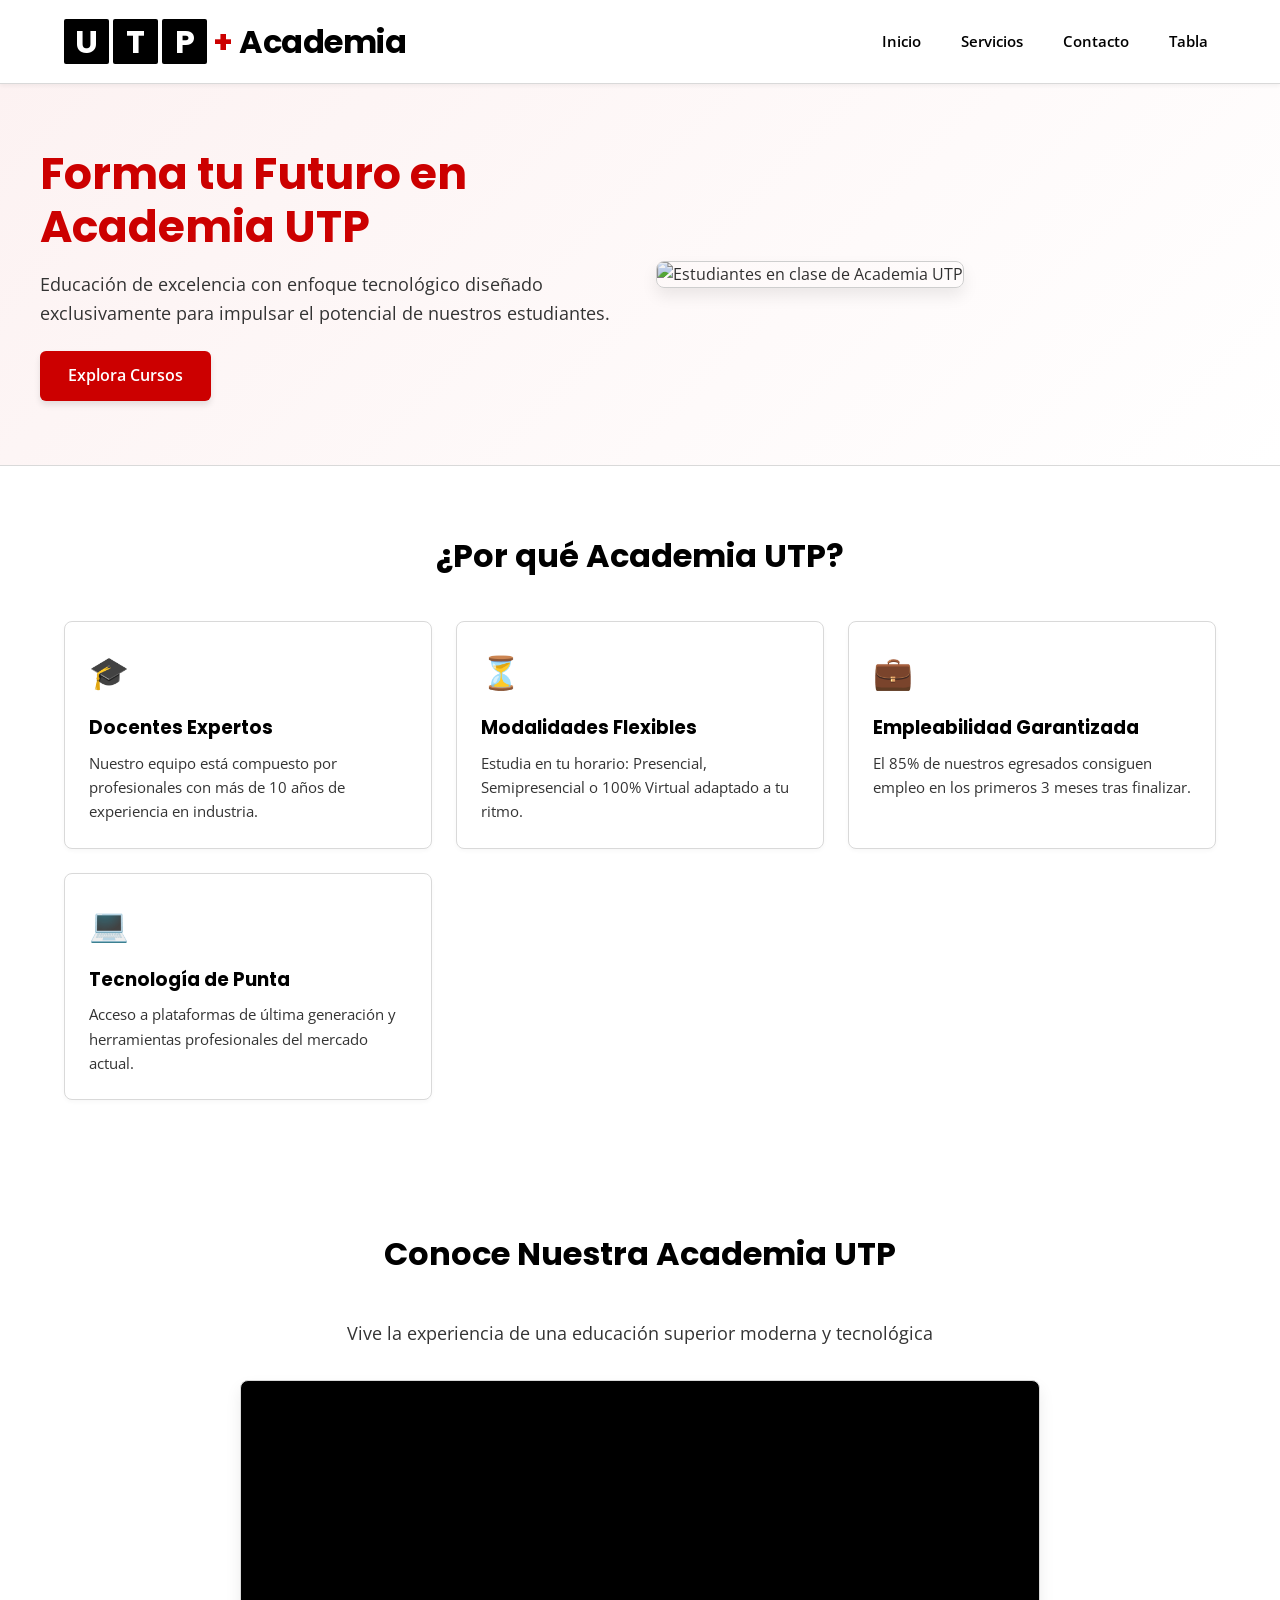
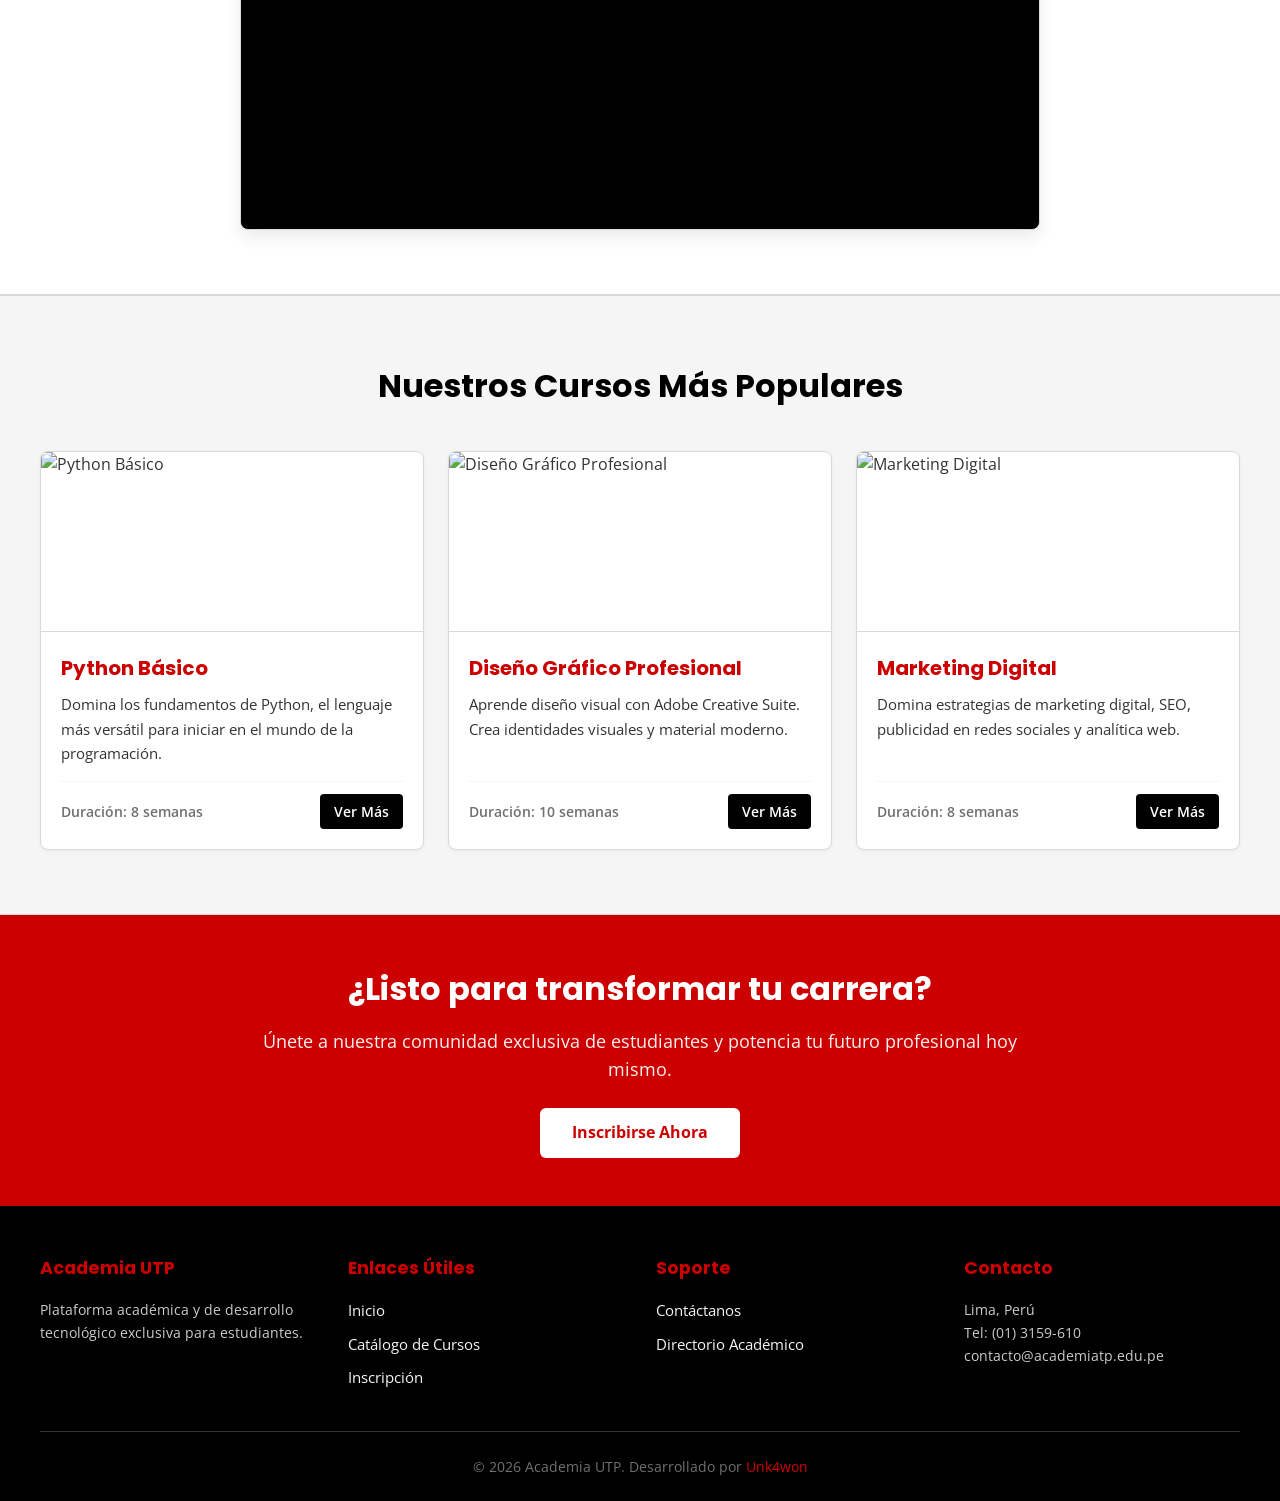
==== index.html @ 8e7cbd0c "cambiar rutas relativas en el index  y los etilos" ====
<!doctype html>
<html lang="es">
  <head>
    <meta charset="UTF-8" />
    <meta name="viewport" content="width=device-width, initial-scale=1.0" />
    <title>Academia UTP - Inicio</title>
    <!-- Google Fonts: Poppins y Open Sans -->
    <link rel="preconnect" href="https://fonts.googleapis.com" />
    <link rel="preconnect" href="https://fonts.gstatic.com" crossorigin />
    <link
      href="https://fonts.googleapis.com/css2?family=Open+Sans:ital,wght@0,300..800;1,300..800&family=Poppins:wght@400;600;700&display=swap"
      rel="stylesheet"
    />
    <link rel="stylesheet" href="style.css" />
  </head>
  <body>
    <!-- HEADER Y NAVEGACIÓN -->
    <header class="site-header">
      <div class="header-container">
        <a href="index.html" class="logo-utp">
          <span class="utp-box">U</span>
          <span class="utp-box">T</span>
          <span class="utp-box">P</span>
          <span class="utp-plus">+</span>
          <span class="utp-text">Academia</span>
        </a>
        <nav>
          <ul class="nav-menu">
            <li><a href="index.html" class="nav-link">Inicio</a></li>
            <li><a href="./pages/servicios.html" class="nav-link">Servicios</a></li>
            <li><a href="./pages/contacto.html" class="nav-link">Contacto</a></li>
            <li><a href="./pages/tabla.html" class="nav-link">Tabla</a></li>
        </nav>
      </div>
    </header>

    <!-- CONTENIDO PRINCIPAL -->
    <main>
      <!-- HERO SECTION -->
      <section class="hero-section">
        <div class="hero-container">
          <div class="hero-content">
            <h1>Forma tu Futuro en Academia UTP</h1>
            <p>
              Educación de excelencia con enfoque tecnológico diseñado
              exclusivamente para impulsar el potencial de nuestros estudiantes.
            </p>
            <a href="servicios.html" class="btn-primary">Explora Cursos</a>
          </div>
          <div class="hero-image-wrapper">
            <img
              src="https://images.unsplash.com/photo-1523240795612-9a054b0db644?q=80&w=600&auto=format&fit=crop"
              alt="Estudiantes en clase de Academia UTP"
            />
          </div>
        </div>
      </section>

      <!-- SECCIÓN ¿POR QUÉ ACADEMIA UTP? -->
      <section class="features-section">
        <h2 class="section-title">¿Por qué Academia UTP?</h2>
        <div class="features-grid">
          <article class="feature-card">
            <div class="feature-icon">🎓</div>
            <h3>Docentes Expertos</h3>
            <p>
              Nuestro equipo está compuesto por profesionales con más de 10 años
              de experiencia en industria.
            </p>
          </article>
          <article class="feature-card">
            <div class="feature-icon">⏳</div>
            <h3>Modalidades Flexibles</h3>
            <p>
              Estudia en tu horario: Presencial, Semipresencial o 100% Virtual
              adaptado a tu ritmo.
            </p>
          </article>
          <article class="feature-card">
            <div class="feature-icon">💼</div>
            <h3>Empleabilidad Garantizada</h3>
            <p>
              El 85% de nuestros egresados consiguen empleo en los primeros 3
              meses tras finalizar.
            </p>
          </article>
          <article class="feature-card">
            <div class="feature-icon">💻</div>
            <h3>Tecnología de Punta</h3>
            <p>
              Acceso a plataformas de última generación y herramientas
              profesionales del mercado actual.
            </p>
          </article>
        </div>
      </section>

 <section class="video-section">
        <div class="video-container-wrapper">
          <h2 class="section-title">Conoce Nuestra Academia UTP</h2>
          <p class="video-subtitle">Vive la experiencia de una educación superior moderna y tecnológica</p>
          
          <div class="video-container">
            <video autoplay muted loop playsinline poster="https://images.unsplash.com/photo-1523240795612-9a054b0db644?q=80&w=800&auto=format&fit=crop">
              <source src="/resources/media/Video_promocional.mp4" type="video/mp4">
              Tu navegador no soporta la etiqueta de video.
            </video>
          </div>
        </div>
      </section>

      <!-- CURSOS DESTACADOS -->
      <section class="courses-section">
        <div class="courses-container">
          <h2 class="section-title">Nuestros Cursos Más Populares</h2>
          <div class="courses-grid">
            <!-- Curso 1 -->
            <article class="course-card">
              <img
                src="https://images.unsplash.com/photo-1526374965328-7f61d4dc18c5?q=80&w=400&auto=format&fit=crop"
                alt="Python Básico"
                class="course-img"
              />
              <div class="course-body">
                <h3>Python Básico</h3>
                <p>
                  Domina los fundamentos de Python, el lenguaje más versátil
                  para iniciar en el mundo de la programación.
                </p>
                <div class="course-footer">
                  <span class="course-duration">Duración: 8 semanas</span>
                  <a href="servicios.html" class="btn-secondary">Ver Más</a>
                </div>
              </div>
            </article>
            <!-- Curso 2 -->
            <article class="course-card">
              <img
                src="https://images.unsplash.com/photo-1626785774573-4b799315345d?q=80&w=400&auto=format&fit=crop"
                alt="Diseño Gráfico Profesional"
                class="course-img"
              />
              <div class="course-body">
                <h3>Diseño Gráfico Profesional</h3>
                <p>
                  Aprende diseño visual con Adobe Creative Suite. Crea
                  identidades visuales y material moderno.
                </p>
                <div class="course-footer">
                  <span class="course-duration">Duración: 10 semanas</span>
                  <a href="servicios.html" class="btn-secondary">Ver Más</a>
                </div>
              </div>
            </article>
            <!-- Curso 3 -->
            <article class="course-card">
              <img
                src="https://images.unsplash.com/photo-1432888622747-4eb9a8efeb07?q=80&w=400&auto=format&fit=crop"
                alt="Marketing Digital"
                class="course-img"
              />
              <div class="course-body">
                <h3>Marketing Digital</h3>
                <p>
                  Domina estrategias de marketing digital, SEO, publicidad en
                  redes sociales y analítica web.
                </p>
                <div class="course-footer">
                  <span class="course-duration">Duración: 8 semanas</span>
                  <a href="servicios.html" class="btn-secondary">Ver Más</a>
                </div>
              </div>
            </article>
          </div>
        </div>
      </section>

      <!-- LLAMADA A LA ACCIÓN (CTA SECTION) -->
      <section class="cta-section">
        <div class="cta-container">
          <h2>¿Listo para transformar tu carrera?</h2>
          <p>
            Únete a nuestra comunidad exclusiva de estudiantes y potencia tu
            futuro profesional hoy mismo.
          </p>
          <a href="contacto.html" class="btn-light">Inscribirse Ahora</a>
        </div>
      </section>
    </main>

    <!-- FOOTER -->
    <footer class="site-footer">
      <div class="footer-container">
        <div class="footer-col">
          <h4>Academia UTP</h4>
          <p style="font-size: 0.9rem; color: #ccc">
            Plataforma académica y de desarrollo tecnológico exclusiva para
            estudiantes.
          </p>
        </div>
        <div class="footer-col">
          <h4>Enlaces Útiles</h4>
          <ul>
            <li><a href="index.html">Inicio</a></li>
            <li><a href="servicios.html">Catálogo de Cursos</a></li>
            <li><a href="contacto.html">Inscripción</a></li>
          </ul>
        </div>
        <div class="footer-col">
          <h4>Soporte</h4>
          <ul>
            <li><a href="contacto.html">Contáctanos</a></li>
            <li><a href="tabla.html">Directorio Académico</a></li>
          </ul>
        </div>
        <div class="footer-col">
          <h4>Contacto</h4>
          <p style="font-size: 0.9rem; color: #ccc">
            Lima, Perú<br />Tel: (01) 3159-610<br />contacto@academiatp.edu.pe
          </p>
        </div>
      </div>
      <div class="footer-bottom">
        <p>
          &copy; 2026 Academia UTP. Desarrollado por
          <span
            ><a
              href="https://github.com/Unk4won"
              style="color: var(--color-primary)"
            >
              Unk4won
            </a></span
          >
        </p>
      </div>
    </footer>
  </body>
</html>
---- style.css ----
/* 1. ESTILOS GLOBALES Y VARIABLES */
:root {
  --color-primary: #cc0000;
  --color-primary-dark: #8b0000;
  --color-black: #000000;
  --color-white: #ffffff;
  --color-gray-light: #f5f5f5;
  --color-border: #d9d9d9;
  --color-text: #333333;
  --color-gray-muted: #707070;
  --transition-speed: 0.3s ease;
}

* {
  box-sizing: border-box;
  margin: 0;
  padding: 0;
}

body {
  font-family: "Open Sans", sans-serif;
  color: var(--color-text);
  background-color: var(--color-white);
  line-height: 1.6;
}

h1,
h2,
h3,
h4 {
  font-family: "Poppins", sans-serif;
  font-weight: 700;
}

a {
  text-decoration: none;
  color: inherit;
  transition: color var(--transition-speed);
}

/* =================================================================
   2. HEADER Y NAVEGACIÓN
   ================================================================ */
.site-header {
  position: sticky;
  top: 0;
  z-index: 1000;
  background-color: var(--color-white);
  border-bottom: 1px solid var(--color-border);
  box-shadow: 0 2px 4px rgba(0, 0, 0, 0.05);
}

.header-container {
  max-width: 1200px;
  margin: 0 auto;
  padding: 16px 24px;
  display: flex;
  justify-content: space-between;
  align-items: center;
}

/* --- ESTILOS PARA EL LOGO UTP+class --- */
.logo-utp {
  display: inline-flex;
  align-items: center;
  gap: 4px; /* Espacio entre los bloques y el texto */
  text-decoration: none;
  font-family: "Poppins", sans-serif;
  font-weight: 700;
}

/* Las cajitas negras para U, T, P */
.utp-box {
  background-color: var(--color-black);
  color: var(--color-white);
  width: 45px;
  height: 45px;
  display: flex;
  align-items: center;
  justify-content: center;
  font-size: 2rem;
  border-radius: 2px; /* Ligeramente redondeado opcional, o quítalo si lo quieres recto */
}

/* El símbolo más (+) en rojo */
.utp-plus {
  color: var(--color-primary); /* Usa tu color rojo institucional (#CC0000) */
  font-size: 2rem;
  font-weight: 700;
  margin: 0 2px;
  line-height: 1;
}

/* La palabra class en negro */
.utp-text {
  color: var(--color-black);
  font-size: 2rem;
  font-weight: 700;
  letter-spacing: -0.5px; /* Ajusta el espacio de las letras si es necesario */
}

.nav-menu {
  display: flex;
  gap: 24px;
  list-style: none;
  align-items: center;
}

.nav-link {
  font-size: 0.95rem;
  font-weight: 600;
  color: var(--color-black);
  padding: 4px 8px;
  border-radius: 4px;
  transition:
    color var(--transition-speed),
    background-color var(--transition-speed);
}

.nav-link:hover {
  color: #ff4d4d;
  background-color: var(--color-gray-light);
}

.cta-header-btn {
  background-color: var(--color-primary);
  color: var(--color-white) !important;
  padding: 8px 16px;
  border-radius: 6px;
  font-weight: 600;
}

.cta-header-btn:hover {
  background-color: var(--color-primary-dark);
  color: var(--color-white) !important;
}

/* =================================================================
   3. BANNER INTERIOR (Páginas secundarias)
   ================================================================ */
.inner-banner {
  background-color: var(--color-primary);
  color: var(--color-white);
  padding: 48px 24px;
  text-align: center;
}

.inner-banner h1 {
  font-size: 2.5rem;
  margin-bottom: 8px;
}

.inner-banner p {
  font-size: 1.125rem;
  opacity: 0.95;
}

/* =================================================================
   4. HERO SECTION (Inicio)
   ================================================================ */
.hero-section {
  padding: 64px 24px;
  background: linear-gradient(
    135deg,
    rgba(204, 0, 0, 0.05) 0%,
    var(--color-white) 100%
  );
  border-bottom: 1px solid var(--color-border);
}

.hero-container {
  max-width: 1200px;
  margin: 0 auto;
  display: grid;
  grid-template-columns: 1fr 1fr;
  gap: 32px;
  align-items: center;
}

.hero-content h1 {
  font-size: 2.75rem;
  color: var(--color-primary);
  margin-bottom: 16px;
  line-height: 1.2;
}

.hero-content p {
  font-size: 1.125rem;
  color: var(--color-text);
  margin-bottom: 24px;
}

.hero-image-wrapper img {
  width: 100%;
  height: auto;
  border-radius: 8px;
  border: 1px solid var(--color-border);
  box-shadow: 0 8px 16px rgba(0, 0, 0, 0.08);
  filter: brightness(0.95);
}

/* =================================================================
   SECCIÓN DE VIDEO INSTITUCIONAL (ACTUALIZADA)
   ================================================================ */
.video-section {
  padding: 64px 24px;
  background-color: var(--color-white);
  border-bottom: 1px solid var(--color-border);
}

.video-container-wrapper {
  max-width: 1200px;
  margin: 0 auto;
  text-align: center;
}

.video-subtitle {
  font-size: 1.125rem;
  color: var(--color-text);
  margin-bottom: 32px;
}

.video-container {
  max-width: 800px;
  height: 450px; /* Altura fija controlada para evitar colapsos visuales */
  margin: 0 auto;
  background-color: var(
    --color-black
  ); /* Fondo oscuro de respaldo mientras carga el póster */
  border: 1px solid var(--color-border);
  border-radius: 8px;
  box-shadow: 0 8px 16px rgba(0, 0, 0, 0.08);
  overflow: hidden;
}

.video-container video {
  width: 100%;
  height: 100%;
  object-fit: cover; /* Garantiza que la imagen de portada y el video llenen el contenedor sin deformarse */
  display: block;
  border-radius: 8px;
}

/* =================================================================
   5. BOTONES GLOBALES
   ================================================================ */
.btn-primary {
  display: inline-block;
  background-color: var(--color-primary);
  color: var(--color-white);
  padding: 12px 28px;
  border-radius: 6px;
  font-weight: 600;
  box-shadow: 0 4px 6px rgba(0, 0, 0, 0.1);
  transition:
    background-color var(--transition-speed),
    transform var(--transition-speed);
}

.btn-primary:hover {
  background-color: var(--color-black);
  transform: translateY(-2px);
}

.btn-secondary {
  background-color: var(--color-black);
  color: var(--color-white);
  padding: 6px 14px;
  border-radius: 4px;
  font-size: 0.9rem;
  font-weight: 600;
  transition: background-color var(--transition-speed);
}

.btn-secondary:hover {
  background-color: var(--color-primary);
}

.btn-light {
  background-color: var(--color-white);
  color: var(--color-primary);
  padding: 12px 32px;
  border-radius: 6px;
  font-weight: 700;
  display: inline-block;
  transition:
    background-color var(--transition-speed),
    color var(--transition-speed);
}

.btn-light:hover {
  background-color: var(--color-black);
  color: var(--color-white);
}

/* =================================================================
   6. SECCIÓN DE CARACTERÍSTICAS Y TARJETAS (Features / Courses)
   ================================================================ */
.features-section,
.catalog-section {
  padding: 64px 24px;
  max-width: 1200px;
  margin: 0 auto;
}

.catalog-section {
  padding-top: 24px; /* Ajuste específico para la sección de catálogo */
}

.section-title {
  text-align: center;
  font-size: 2rem;
  color: var(--color-black);
  margin-bottom: 40px;
}

.features-grid,
.courses-grid {
  display: grid;
  grid-template-columns: repeat(auto-fit, minmax(280px, 1fr));
  gap: 24px;
}

.feature-card,
.course-card {
  background-color: var(--color-white);
  border: 1px solid var(--color-border);
  border-radius: 8px;
  padding: 24px;
  box-shadow: 0 2px 4px rgba(0, 0, 0, 0.03);
  transition:
    transform var(--transition-speed),
    box-shadow var(--transition-speed);
  display: flex;
  flex-direction: column;
}

.feature-card:hover,
.course-card:hover {
  transform: translateY(-4px);
  box-shadow: 0 8px 16px rgba(0, 0, 0, 0.08);
}

.feature-icon {
  font-size: 2rem;
  color: var(--color-primary);
  margin-bottom: 16px;
}

.feature-card h3,
.course-body h3 {
  font-size: 1.15rem;
  margin-bottom: 8px;
  color: var(--color-black);
}

.feature-card p,
.course-body p {
  font-size: 0.95rem;
  color: var(--color-text);
}

/* =================================================================
   7. CURSOS Y CATÁLOGO
   ================================================================ */
.courses-section {
  background-color: var(--color-gray-light);
  padding: 64px 24px;
  border-top: 1px solid var(--color-border);
  border-bottom: 1px solid var(--color-border);
}

.courses-container {
  max-width: 1200px;
  margin: 0 auto;
}

.course-card {
  padding: 0; /* Las tarjetas de cursos manejan padding interno mediante .course-body */
  overflow: hidden;
}

.course-img-wrapper {
  position: relative;
}

.course-img {
  width: 100%;
  height: 180px;
  object-fit: cover;
  border-bottom: 1px solid var(--color-border);
}

.course-badge {
  position: absolute;
  top: 12px;
  right: 12px;
  background-color: var(--color-primary);
  color: var(--color-white);
  font-size: 0.75rem;
  font-weight: 600;
  padding: 4px 8px;
  border-radius: 4px;
  text-transform: uppercase;
}

.course-body {
  padding: 20px;
  display: flex;
  flex-direction: column;
  flex-grow: 1;
}

.course-body h3 {
  color: var(--color-primary);
  font-size: 1.25rem;
}

.course-body p {
  margin-bottom: 16px;
  flex-grow: 1;
}

.course-meta {
  display: flex;
  justify-content: space-between;
  font-size: 0.85rem;
  color: var(--color-gray-muted);
  margin-bottom: 16px;
  font-weight: 600;
}

.course-footer {
  display: flex;
  justify-content: space-between;
  align-items: center;
  margin-top: auto;
  padding-top: 12px;
  border-top: 1px solid var(--color-gray-light);
}

.course-duration {
  font-size: 0.85rem;
  font-weight: 600;
  color: var(--color-gray-muted);
}

/* Filtros de la página de servicios */
.filter-section {
  padding: 32px 24px;
  max-width: 1200px;
  margin: 0 auto;
  display: flex;
  justify-content: center;
  gap: 12px;
  flex-wrap: wrap;
}

.filter-btn {
  background-color: var(--color-gray-light);
  border: 1px solid var(--color-border);
  color: var(--color-text);
  padding: 8px 16px;
  border-radius: 6px;
  font-weight: 600;
  cursor: pointer;
  transition: all var(--transition-speed);
}

.filter-btn:hover,
.filter-btn.active {
  background-color: var(--color-primary);
  color: var(--color-white);
  border-color: var(--color-primary);
}

/* =================================================================
   8. TESTIMONIOS (Servicios)
   ================================================================ */
.testimonials-section {
  background-color: var(--color-gray-light);
  padding: 64px 24px;
  border-top: 1px solid var(--color-border);
  border-bottom: 1px solid var(--color-border);
}

.testimonials-container {
  max-width: 1200px;
  margin: 0 auto;
}

.testimonials-grid {
  display: grid;
  grid-template-columns: repeat(auto-fit, minmax(300px, 1fr));
  gap: 24px;
}

.testimonial-card {
  background-color: var(--color-white);
  border: 1px solid var(--color-border);
  border-radius: 8px;
  padding: 24px;
  box-shadow: 0 2px 4px rgba(0, 0, 0, 0.03);
  display: flex;
  flex-direction: column;
  justify-content: space-between;
}

.testimonial-header {
  display: flex;
  align-items: center;
  gap: 16px;
  margin-bottom: 16px;
}

.testimonial-avatar {
  width: 50px;
  height: 50px;
  border-radius: 50%;
  object-fit: cover;
  border: 1px solid var(--color-border);
}

.testimonial-info h4 {
  font-size: 1.05rem;
  color: var(--color-black);
}

.testimonial-info span {
  font-size: 0.85rem;
  color: var(--color-gray-muted);
}

.testimonial-body p {
  font-style: italic;
  font-size: 0.95rem;
  color: var(--color-text);
  margin-bottom: 16px;
}

.stars {
  color: #ffd700;
  font-size: 1rem;
}

/* =================================================================
   9. CONTACTO (Formulario e Información)
   ================================================================ */
.contact-section {
  padding: 64px 24px;
  max-width: 1200px;
  margin: 0 auto;
}

.contact-grid {
  display: grid;
  grid-template-columns: 1fr 1fr;
  gap: 32px;
  align-items: start;
}

.contact-info-card,
.contact-form-card {
  background-color: var(--color-white);
  border: 1px solid var(--color-border);
  border-radius: 8px;
  padding: 32px;
  box-shadow: 0 4px 6px rgba(0, 0, 0, 0.03);
}

.contact-info-card h2,
.contact-form-card h2 {
  font-size: 1.75rem;
  color: var(--color-primary);
  margin-bottom: 24px;
}

.info-item {
  display: flex;
  gap: 16px;
  margin-bottom: 20px;
  align-items: flex-start;
}

.info-icon {
  font-size: 1.5rem;
  color: var(--color-primary);
  min-width: 32px;
  text-align: center;
}

.info-content h3 {
  font-size: 1.05rem;
  color: var(--color-black);
  margin-bottom: 4px;
}

.info-content p,
.info-content a {
  font-size: 0.95rem;
  color: var(--color-text);
}

.info-content a:hover {
  color: var(--color-primary);
  text-decoration: underline;
}

.form-group {
  margin-bottom: 20px;
}

.form-label {
  display: block;
  font-weight: 600;
  font-size: 0.9rem;
  color: var(--color-black);
  margin-bottom: 8px;
}

.form-control {
  width: 100%;
  padding: 12px;
  border: 1px solid var(--color-border);
  border-radius: 6px;
  font-family: "Open Sans", sans-serif;
  font-size: 0.95rem;
  color: var(--color-text);
  background-color: var(--color-white);
  transition:
    border-color var(--transition-speed),
    box-shadow var(--transition-speed);
}

.form-control:focus {
  outline: none;
  border-color: var(--color-primary);
  box-shadow: 0 0 0 3px rgba(204, 0, 0, 0.1);
}

textarea.form-control {
  resize: vertical;
  min-height: 120px;
}

.btn-submit {
  display: inline-block;
  background-color: var(--color-primary);
  color: var(--color-white);
  padding: 12px 28px;
  border: none;
  border-radius: 6px;
  font-weight: 600;
  font-size: 1rem;
  cursor: pointer;
  width: 100%;
  transition:
    background-color var(--transition-speed),
    transform var(--transition-speed);
}

.btn-submit:hover {
  background-color: var(--color-primary-dark);
  transform: translateY(-2px);
}

.map-section {
  padding: 0 24px 64px 24px;
  max-width: 1200px;
  margin: 0 auto;
}

.map-container {
  border: 1px solid var(--color-border);
  border-radius: 8px;
  overflow: hidden;
  box-shadow: 0 4px 6px rgba(0, 0, 0, 0.03);
}

.map-container iframe {
  width: 100%;
  height: 400px;
  border: 0;
  display: block;
}

/* =================================================================
   10. TABLAS Y DIRECTORIO ACADÉMICO
   ================================================================ */
.table-section {
  padding: 64px 24px;
  max-width: 1200px;
  margin: 0 auto;
}

.table-intro {
  margin-bottom: 32px;
  text-align: center;
}

.table-intro h2 {
  font-size: 2rem;
  color: var(--color-black);
  margin-bottom: 12px;
}

.table-intro p {
  font-size: 1rem;
  color: var(--color-gray-muted);
  max-width: 700px;
  margin: 0 auto;
}

.table-responsive-wrapper {
  width: 100%;
  overflow-x: auto;
  border: 1px solid var(--color-border);
  border-radius: 8px;
  box-shadow: 0 4px 6px rgba(0, 0, 0, 0.03);
  background-color: var(--color-white);
}

.academic-table {
  width: 100%;
  border-collapse: collapse;
  text-align: left;
  font-size: 0.95rem;
}

.academic-table thead {
  background-color: var(--color-black);
  color: var(--color-white);
}

.academic-table th {
  padding: 16px 20px;
  font-family: "Poppins", sans-serif;
  font-weight: 600;
  letter-spacing: 0.5px;
  border-bottom: 2px solid var(--color-primary);
}

.academic-table td {
  padding: 16px 20px;
  border-bottom: 1px solid var(--color-border);
  color: var(--color-text);
}

/* Efecto Zebra en filas */
.academic-table tbody tr:nth-child(even) {
  background-color: var(--color-gray-light);
}

.academic-table tbody tr:nth-child(odd) {
  background-color: var(--color-white);
}

.academic-table tbody tr {
  transition: background-color var(--transition-speed);
}

.academic-table tbody tr:hover {
  background-color: rgba(204, 0, 0, 0.05);
}

.badge-status {
  display: inline-block;
  padding: 4px 10px;
  border-radius: 20px;
  font-size: 0.8rem;
  font-weight: 600;
}

.badge-active {
  background-color: #d1fae5;
  color: #065f46;
}

.badge-upcoming {
  background-color: #fef3c7;
  color: #92400e;
}

/* =================================================================
   11. CALL TO ACTION (CTA) GENERAL
   ================================================================ */
.cta-section {
  background-color: var(--color-primary);
  color: var(--color-white);
  padding: 48px 24px;
  text-align: center;
}

.cta-container {
  max-width: 800px;
  margin: 0 auto;
}

.cta-container h2 {
  font-size: 2rem;
  margin-bottom: 12px;
}

.cta-container p {
  font-size: 1.125rem;
  margin-bottom: 24px;
  opacity: 0.95;
}

/* =================================================================
   12. FOOTER
   ================================================================ */
.site-footer {
  background-color: var(--color-black);
  color: var(--color-white);
  padding: 48px 24px 24px 24px;
  margin-top: auto;
}

.footer-container {
  max-width: 1200px;
  margin: 0 auto;
  display: grid;
  grid-template-columns: repeat(auto-fit, minmax(220px, 1fr));
  gap: 32px;
  margin-bottom: 32px;
}

.footer-col h4 {
  font-size: 1.1rem;
  color: var(--color-primary);
  margin-bottom: 16px;
}

.footer-col ul {
  list-style: none;
}

.footer-col ul li {
  margin-bottom: 8px;
}

.footer-col ul li a {
  color: var(--color-gray-light);
  font-size: 0.95rem;
}

.footer-col ul li a:hover {
  color: var(--color-primary);
}

.footer-bottom {
  max-width: 1200px;
  margin: 0 auto;
  padding-top: 24px;
  border-top: 1px solid #333333;
  text-align: center;
  font-size: 0.85rem;
  color: var(--color-gray-muted);
}

/* =================================================================
   13. MEDIA QUERIES (RESPONSIVE DESIGN)
   ================================================================ */
@media (max-width: 768px) {
  .header-container {
    flex-direction: column;
    gap: 16px;
  }

  .nav-menu {
    flex-wrap: wrap;
    justify-content: center;
    gap: 12px;
  }

  .hero-container,
  .contact-grid {
    grid-template-columns: 1fr;
    text-align: center;
  }

  .hero-content h1 {
    font-size: 2.2rem;
  }

  .btn-primary {
    width: 100%;
    text-align: center;
  }

  .inner-banner h1 {
    font-size: 2rem;
  }

  .academic-table th,
  .academic-table td {
    padding: 12px 14px;
  }
}
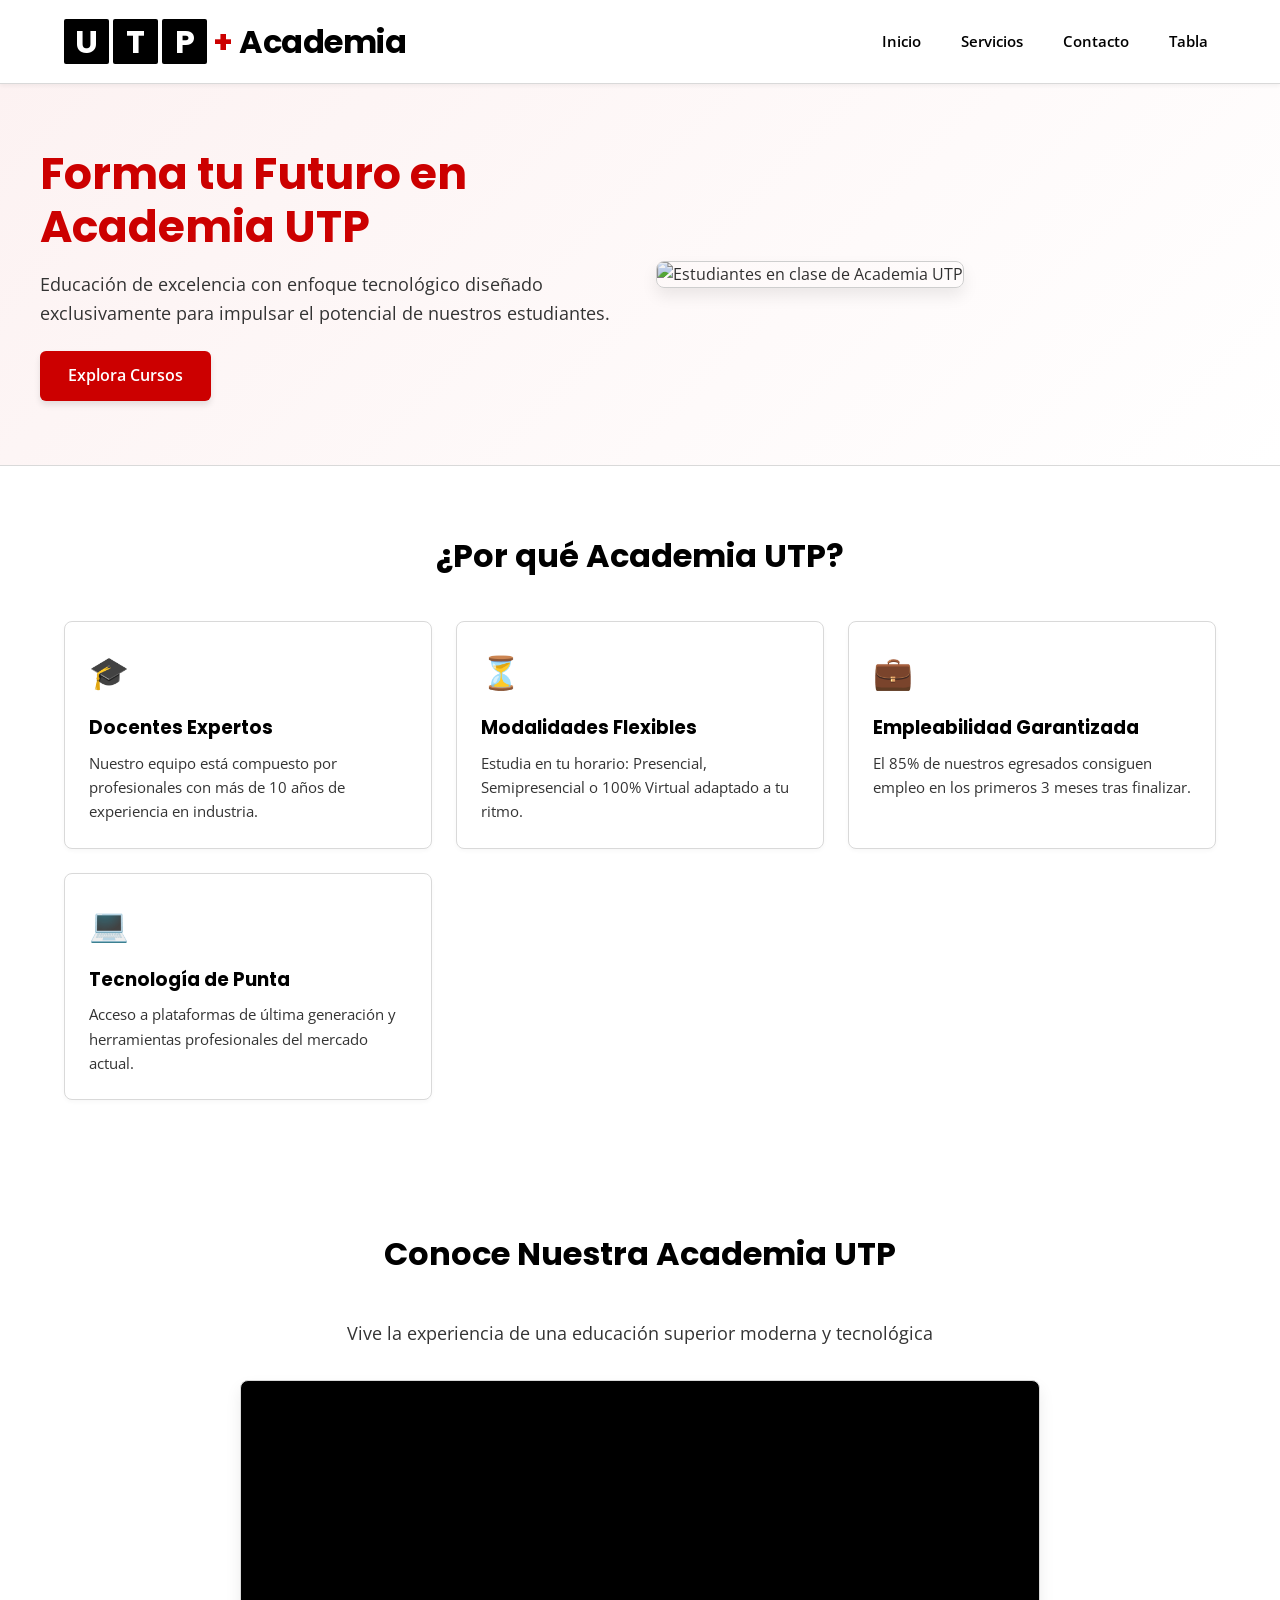
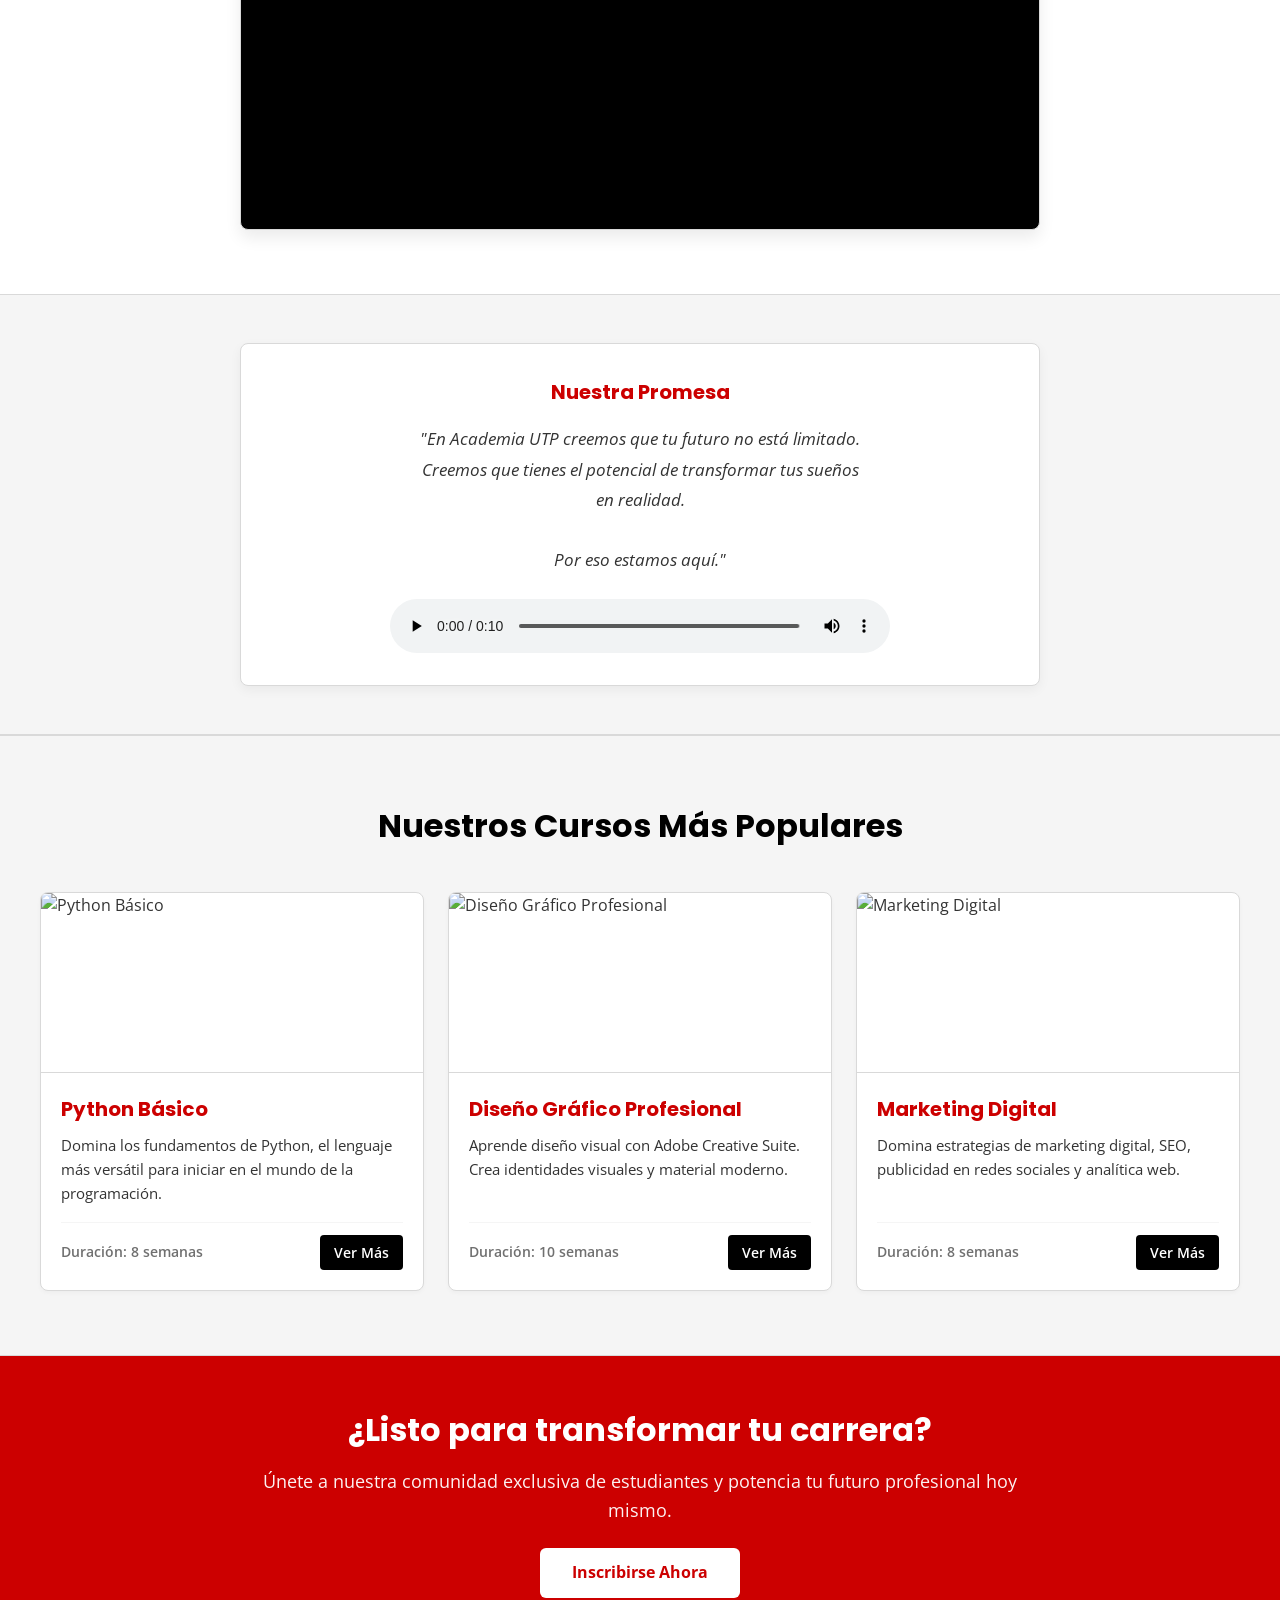
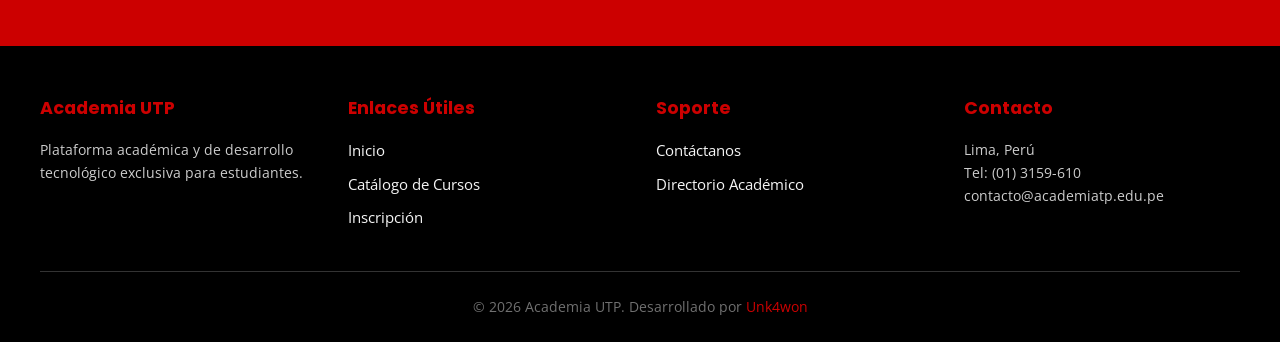
==== commit ed63e141: "Agregar pista de audio promocional y cambiar video promocional" ====
--- a/index.html
+++ b/index.html
@@ -27,9 +27,10 @@
         <nav>
           <ul class="nav-menu">
             <li><a href="index.html" class="nav-link">Inicio</a></li>
-            <li><a href="./pages/servicios.html" class="nav-link">Servicios</a></li>
-            <li><a href="./pages/contacto.html" class="nav-link">Contacto</a></li>
-            <li><a href="./pages/tabla.html" class="nav-link">Tabla</a></li>
+            <li><a href="servicios.html" class="nav-link">Servicios</a></li>
+            <li><a href="contacto.html" class="nav-link">Contacto</a></li>
+            <li><a href="tabla.html" class="nav-link">Tabla</a></li>
+          </ul>
         </nav>
       </div>
     </header>
@@ -95,20 +96,47 @@
         </div>
       </section>
 
- <section class="video-section">
+      <section class="video-section">
         <div class="video-container-wrapper">
           <h2 class="section-title">Conoce Nuestra Academia UTP</h2>
-          <p class="video-subtitle">Vive la experiencia de una educación superior moderna y tecnológica</p>
-          
+          <p class="video-subtitle">
+            Vive la experiencia de una educación superior moderna y tecnológica
+          </p>
+
           <div class="video-container">
-            <video autoplay muted loop playsinline poster="https://images.unsplash.com/photo-1523240795612-9a054b0db644?q=80&w=800&auto=format&fit=crop">
-              <source src="/resources/media/Video_promocional.mp4" type="video/mp4">
+            <video autoplay muted loop playsinline>
+              <source
+                src="/resources/media/video_promocion_index.mp4"
+                type="video/mp4"
+              />
               Tu navegador no soporta la etiqueta de video.
             </video>
           </div>
         </div>
       </section>
 
+      <!-- --- SECCIÓN DE AUDIO INSTITUCIONAL --- -->
+      <section class="audio-section">
+        <div class="audio-container-wrapper">
+          <h3 class="section-subtitle">Nuestra Promesa</h3>
+          <p class="audio-narration-text">
+            "En Academia UTP creemos que tu futuro no está limitado.<br />
+            Creemos que tienes el potencial de transformar tus sueños<br />
+            en realidad.<br /><br />
+            Por eso estamos aquí."
+          </p>
+
+          <div class="audio-player-container">
+            <audio controls>
+              <source
+                src="/resources/media/audio_presentacion.mp3"
+                type="audio/mpeg"
+              />
+              Tu navegador no soporta el elemento de audio.
+            </audio>
+          </div>
+        </div>
+      </section>
       <!-- CURSOS DESTACADOS -->
       <section class="courses-section">
         <div class="courses-container">
--- a/style.css
+++ b/style.css
@@ -200,7 +200,7 @@
 }
 
 /* =================================================================
-   SECCIÓN DE VIDEO INSTITUCIONAL (ACTUALIZADA)
+   SECCIÓN DE VIDEO INSTITUCIONAL 
    ================================================================ */
 .video-section {
   padding: 64px 24px;
@@ -239,6 +239,55 @@
   object-fit: cover; /* Garantiza que la imagen de portada y el video llenen el contenedor sin deformarse */
   display: block;
   border-radius: 8px;
+}
+
+/* =================================================================
+   SECCIÓN DE AUDIO INSTITUCIONAL
+   ================================================================ */
+.audio-section {
+  padding: 48px 24px;
+  background-color: var(--color-gray-light);
+  border-bottom: 1px solid var(--color-border);
+  text-align: center;
+}
+
+.audio-container-wrapper {
+  max-width: 800px;
+  margin: 0 auto;
+  background-color: var(--color-white);
+  border: 1px solid var(--color-border);
+  border-radius: 8px;
+  padding: 32px;
+  box-shadow: 0 4px 12px rgba(0, 0, 0, 0.05);
+}
+
+.section-subtitle {
+  font-family: "Poppins", sans-serif;
+  font-size: 1.25rem;
+  color: var(--color-primary); /* Rojo UTP #CC0000 */
+  margin-bottom: 16px;
+  font-weight: 700;
+}
+
+.audio-narration-text {
+  font-family: "Open Sans", sans-serif;
+  font-size: 1.05rem;
+  color: var(--color-text);
+  line-height: 1.8;
+  font-style: italic;
+  margin-bottom: 24px;
+}
+
+.audio-player-container {
+  display: flex;
+  justify-content: center;
+  width: 100%;
+}
+
+.audio-player-container audio {
+  width: 100%;
+  max-width: 500px;
+  outline: none;
 }
 
 /* =================================================================
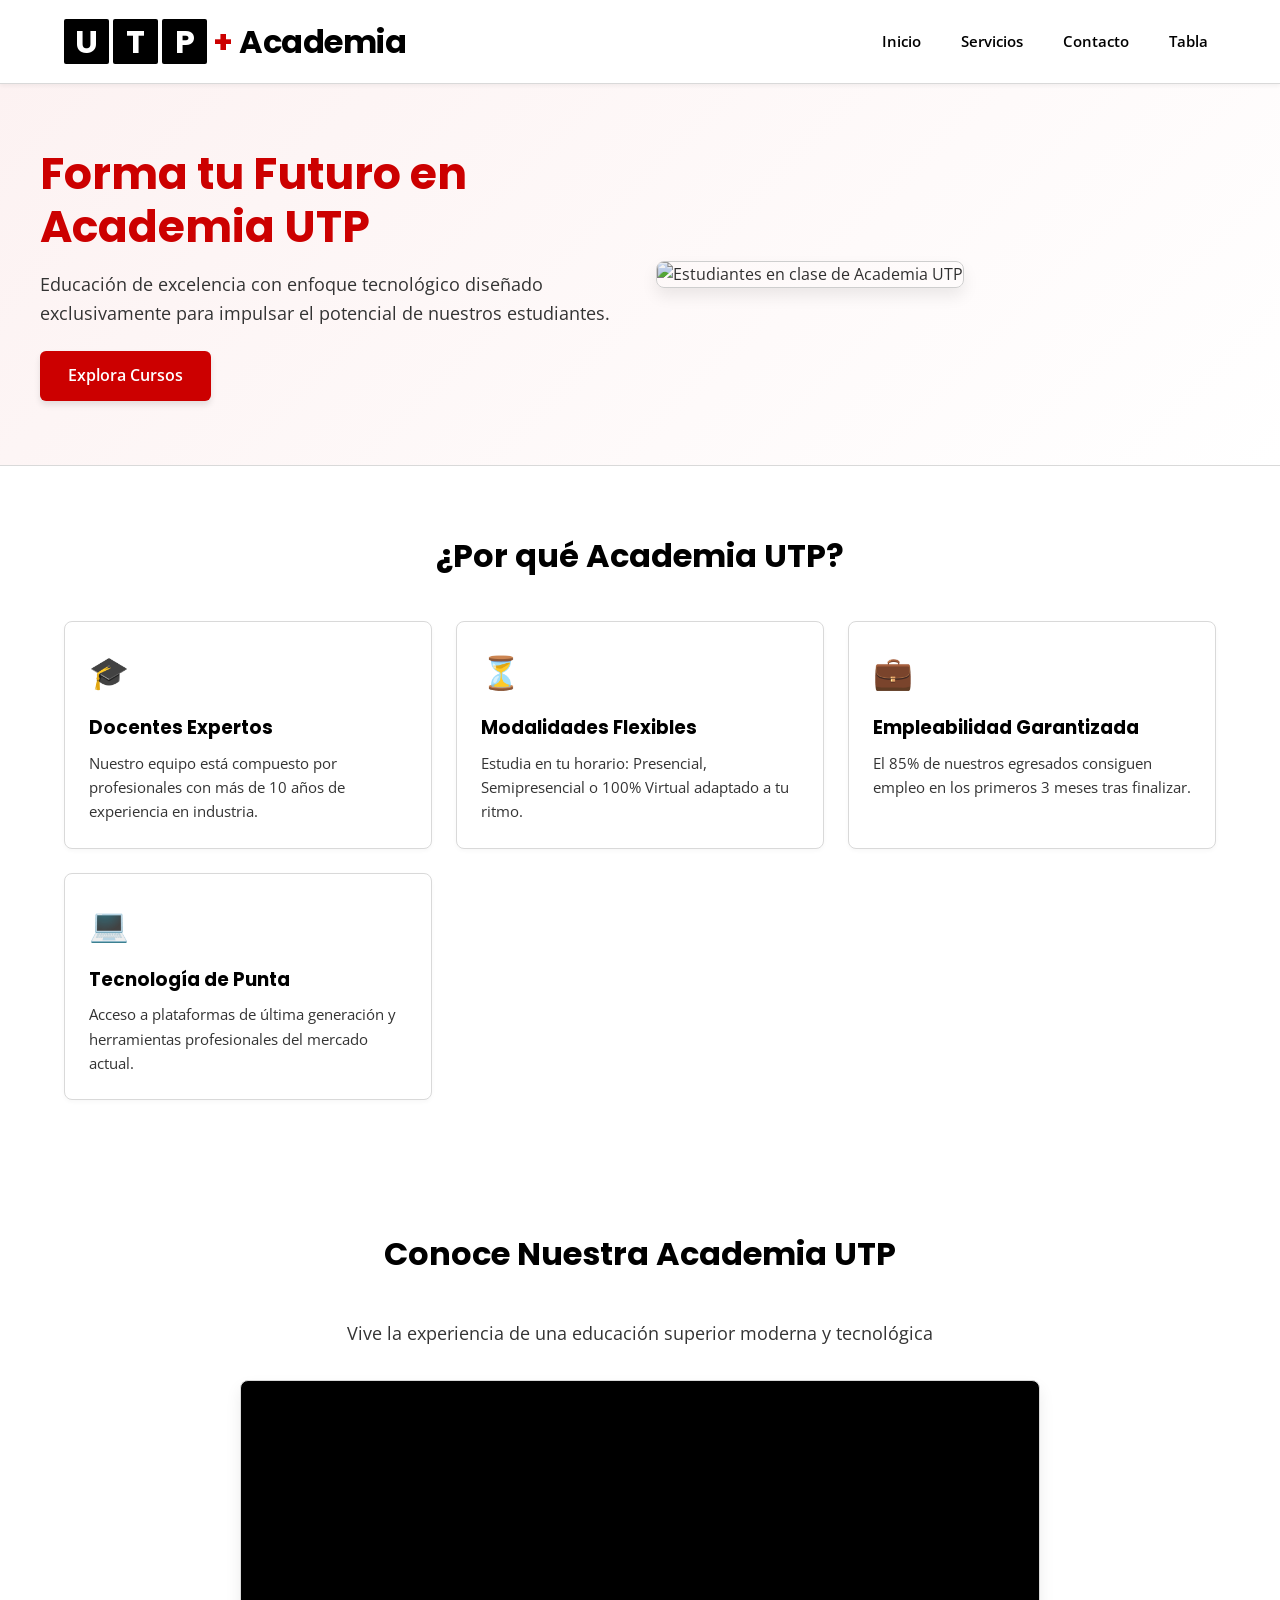
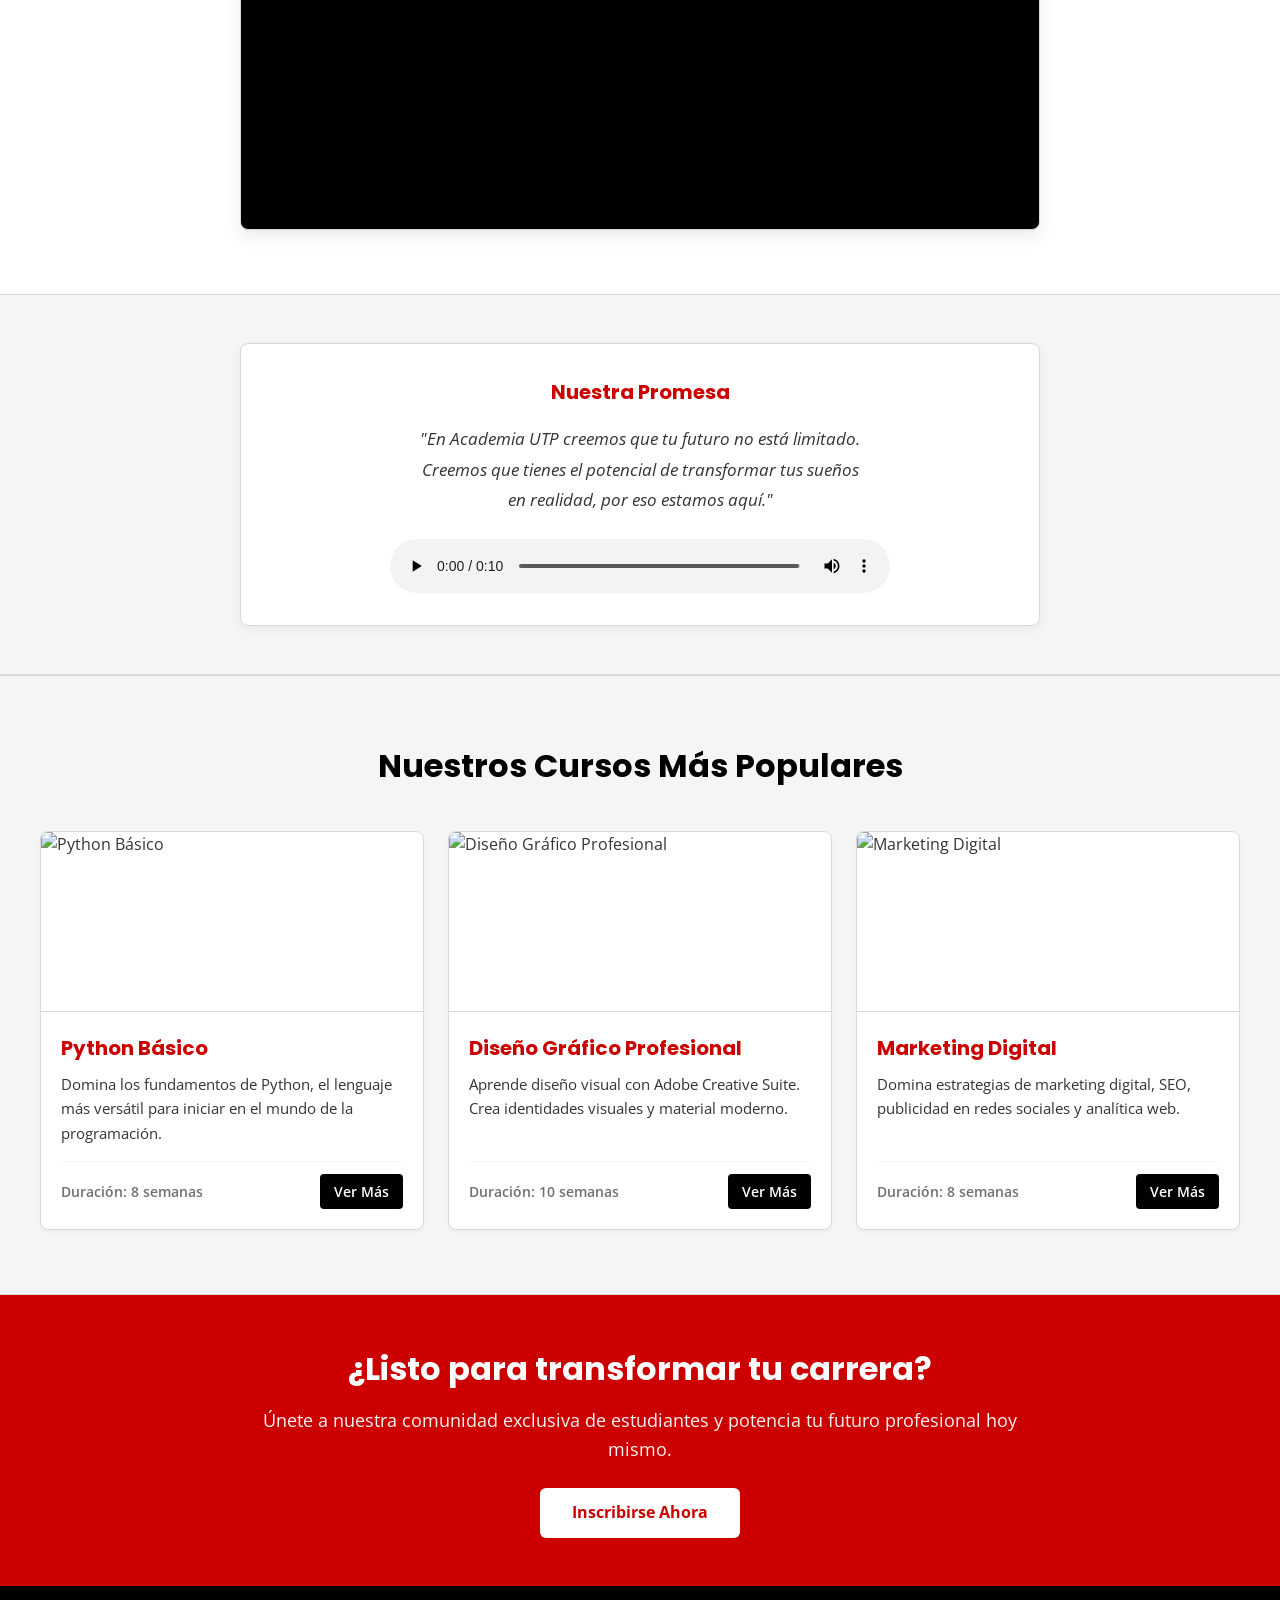
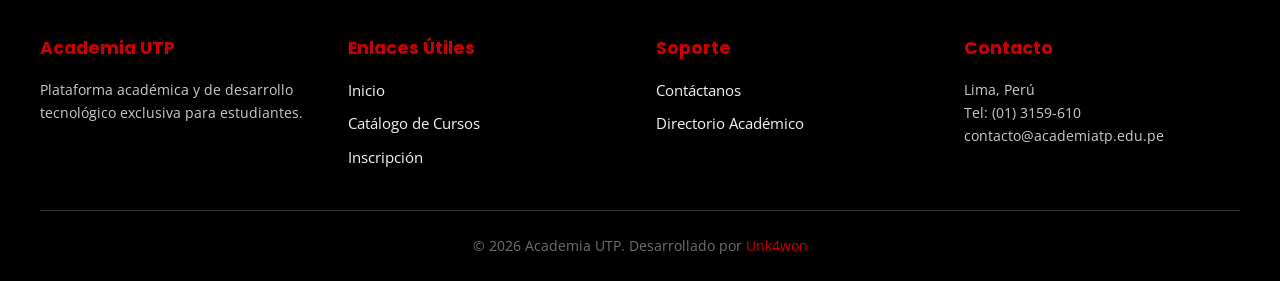
==== commit 162be37b: "Agregar pista de audio promocional y cambiar video promocional" ====
--- a/index.html
+++ b/index.html
@@ -104,9 +104,9 @@
           </p>
 
           <div class="video-container">
-            <video autoplay muted loop playsinline>
+            <video autoplay muted loop>
               <source
-                src="/resources/media/video_promocion_index.mp4"
+                src="resources/media/video_promocion_index.mp4"
                 type="video/mp4"
               />
               Tu navegador no soporta la etiqueta de video.
@@ -122,14 +122,13 @@
           <p class="audio-narration-text">
             "En Academia UTP creemos que tu futuro no está limitado.<br />
             Creemos que tienes el potencial de transformar tus sueños<br />
-            en realidad.<br /><br />
-            Por eso estamos aquí."
+            en realidad, por eso estamos aquí."
           </p>
 
           <div class="audio-player-container">
             <audio controls>
               <source
-                src="/resources/media/audio_presentacion.mp3"
+                src="resources/media/audio_presentacion.mp3"
                 type="audio/mpeg"
               />
               Tu navegador no soporta el elemento de audio.
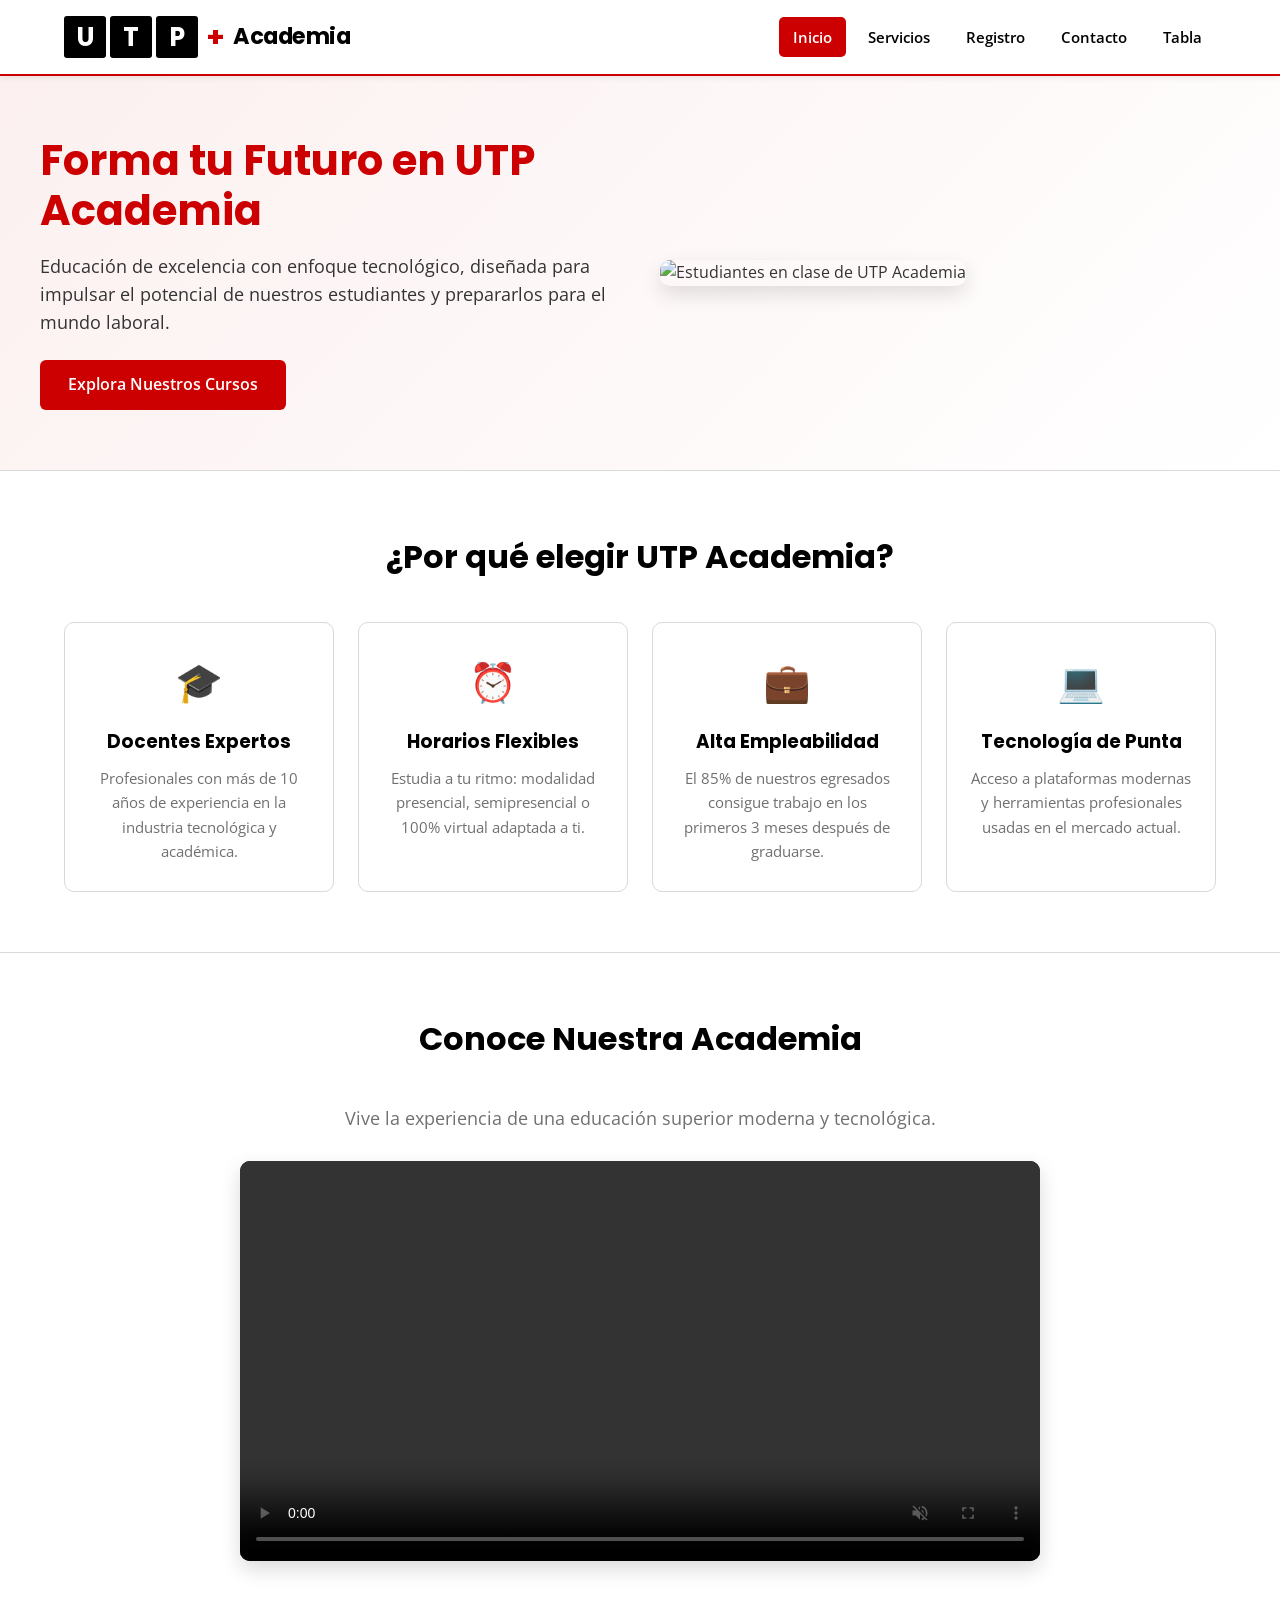
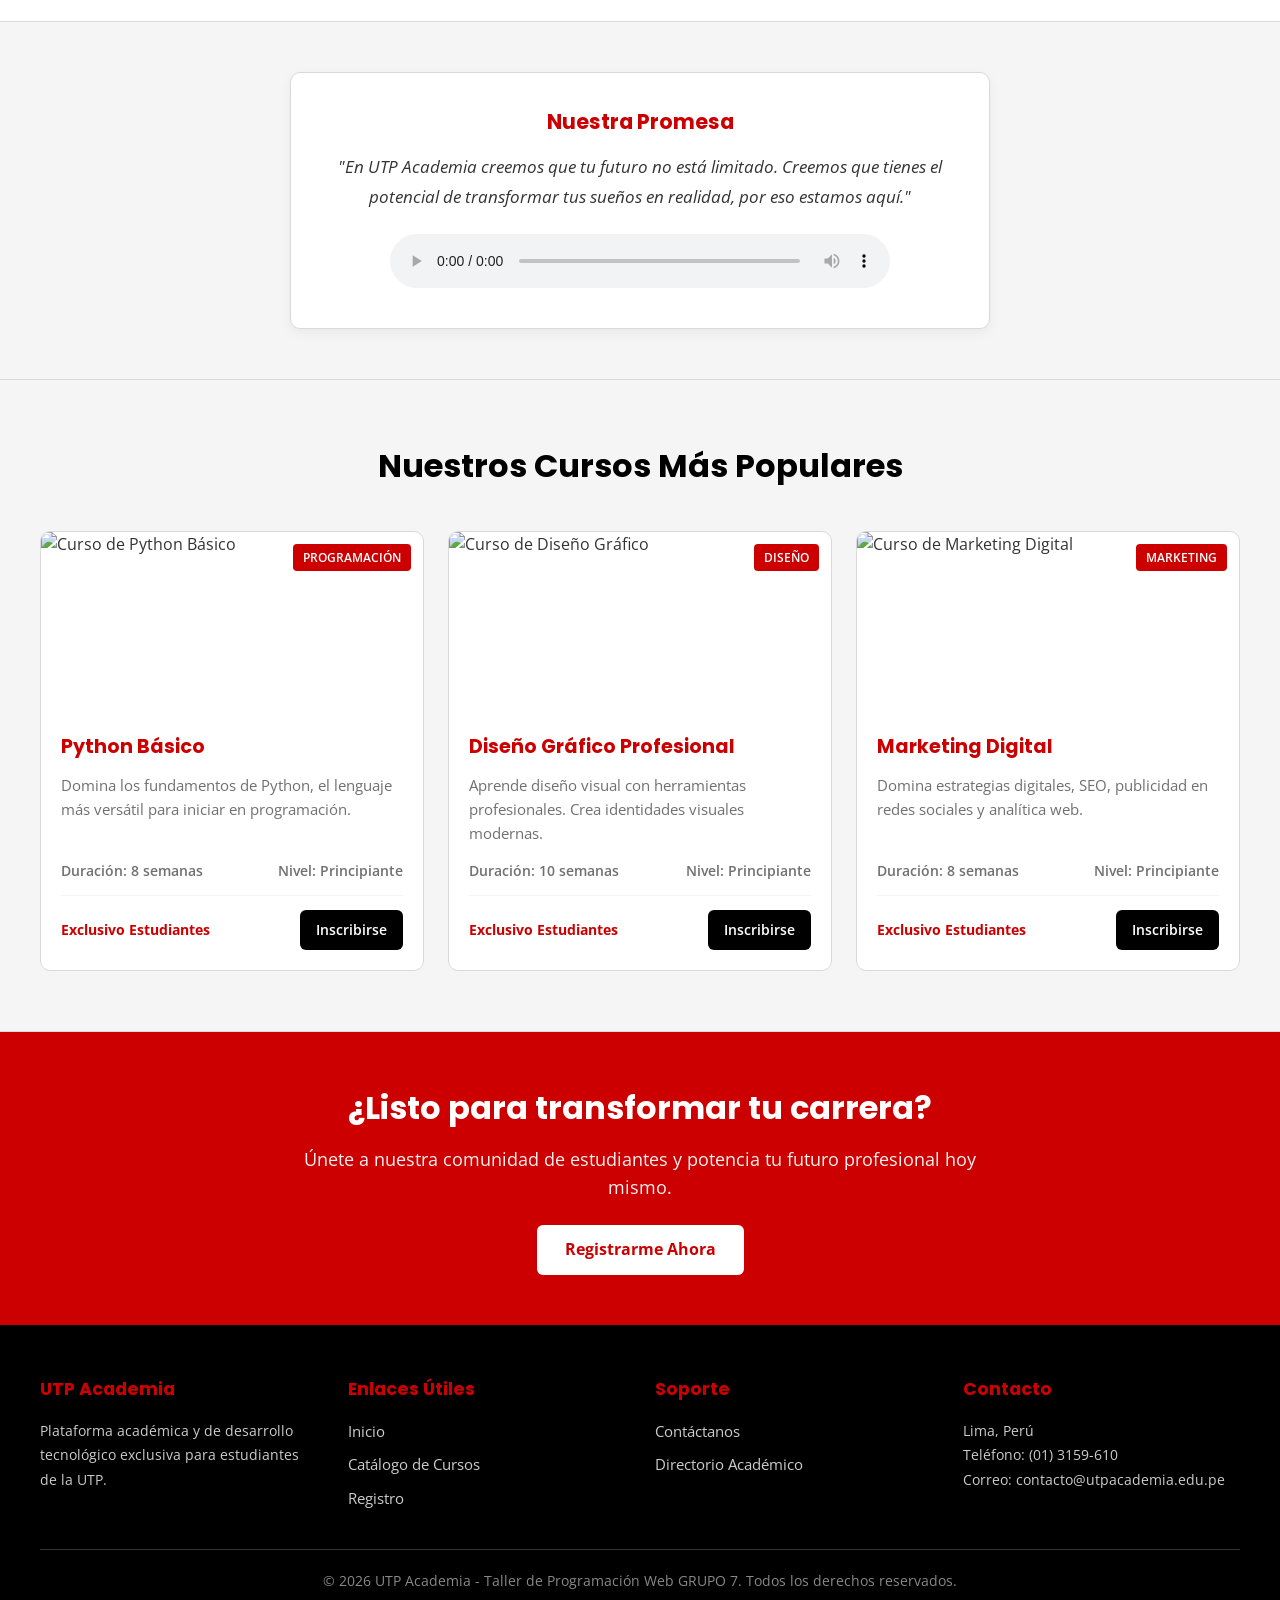
==== commit c22ce81e: "Cambio masivo : Aíadir seccion de registro para curso y formulario + fix en enlaces sin hrf" ====
--- a/index.html
+++ b/index.html
@@ -3,108 +3,118 @@
   <head>
     <meta charset="UTF-8" />
     <meta name="viewport" content="width=device-width, initial-scale=1.0" />
-    <title>Academia UTP - Inicio</title>
-    <!-- Google Fonts: Poppins y Open Sans -->
+    <title>UTP Academia - Inicio</title>
+    <!-----Fuentes de google----->
     <link rel="preconnect" href="https://fonts.googleapis.com" />
     <link rel="preconnect" href="https://fonts.gstatic.com" crossorigin />
     <link
-      href="https://fonts.googleapis.com/css2?family=Open+Sans:ital,wght@0,300..800;1,300..800&family=Poppins:wght@400;600;700&display=swap"
+      href="https://fonts.googleapis.com/css2?family=Open+Sans:wght@400;600;700&family=Poppins:wght@400;600;700&display=swap"
       rel="stylesheet"
     />
-    <link rel="stylesheet" href="style.css" />
+    <link rel="stylesheet" href="estilo.css" />
+    <link
+      rel="icon"
+      href="https://encrypted-tbn0.gstatic.com/images?q=tbn:ANd9GcRikXUz4q4Eh_yL8mUK3vglmkvZxW5pKpzDWf_OQTIE0XQ2OrG_S_ambnJJ&s=10"
+      type="image/png"
+    />
   </head>
   <body>
-    <!-- HEADER Y NAVEGACIÓN -->
-    <header class="site-header">
-      <div class="header-container">
-        <a href="index.html" class="logo-utp">
-          <span class="utp-box">U</span>
-          <span class="utp-box">T</span>
-          <span class="utp-box">P</span>
-          <span class="utp-plus">+</span>
-          <span class="utp-text">Academia</span>
+    <!-----Encabezado y menu----->
+    <header class="encabezado">
+      <div class="contenedor-encabezado">
+        <a href="index.html" class="logo">
+          <span class="logo-caja">U</span>
+          <span class="logo-caja">T</span>
+          <span class="logo-caja">P</span>
+          <span class="logo-mas">+</span>
+          <span class="logo-texto">Academia</span>
         </a>
         <nav>
-          <ul class="nav-menu">
-            <li><a href="index.html" class="nav-link">Inicio</a></li>
-            <li><a href="servicios.html" class="nav-link">Servicios</a></li>
-            <li><a href="contacto.html" class="nav-link">Contacto</a></li>
-            <li><a href="tabla.html" class="nav-link">Tabla</a></li>
+          <ul class="menu">
+            <li><a href="index.html" class="activo">Inicio</a></li>
+            <li><a href="servicios.html">Servicios</a></li>
+            <li><a href="registro.html">Registro</a></li>
+            <li><a href="contacto.html">Contacto</a></li>
+            <li><a href="tabla.html">Tabla</a></li>
           </ul>
         </nav>
       </div>
     </header>
 
-    <!-- CONTENIDO PRINCIPAL -->
+    <!-----Contenido principal----->
     <main>
-      <!-- HERO SECTION -->
-      <section class="hero-section">
-        <div class="hero-container">
-          <div class="hero-content">
-            <h1>Forma tu Futuro en Academia UTP</h1>
-            <p>
-              Educación de excelencia con enfoque tecnológico diseñado
-              exclusivamente para impulsar el potencial de nuestros estudiantes.
-            </p>
-            <a href="servicios.html" class="btn-primary">Explora Cursos</a>
-          </div>
-          <div class="hero-image-wrapper">
+      <!-----Seccion de encabezado----->
+      <section class="hero">
+        <div class="contenedor-hero">
+          <div class="hero-texto">
+            <h1>Forma tu Futuro en UTP Academia</h1>
+            <p>
+              Educación de excelencia con enfoque tecnológico, diseñada para
+              impulsar el potencial de nuestros estudiantes y prepararlos para
+              el mundo laboral.
+            </p>
+            <a href="servicios.html" class="boton boton-rojo"
+              >Explora Nuestros Cursos</a
+            >
+          </div>
+          <div class="hero-imagen">
             <img
-              src="https://images.unsplash.com/photo-1523240795612-9a054b0db644?q=80&w=600&auto=format&fit=crop"
-              alt="Estudiantes en clase de Academia UTP"
+              src="https://www.udep.edu.pe/hoy/wp-content/uploads/sites/49/2017/05/Curso-suso-de-software-dinamica-computacional-1.jpg"
+              alt="Estudiantes en clase de UTP Academia"
             />
           </div>
         </div>
       </section>
 
-      <!-- SECCIÓN ¿POR QUÉ ACADEMIA UTP? -->
-      <section class="features-section">
-        <h2 class="section-title">¿Por qué Academia UTP?</h2>
-        <div class="features-grid">
-          <article class="feature-card">
-            <div class="feature-icon">🎓</div>
+      <!-----Seccion: Por que UTP Academia----->
+      <section class="caracteristicas">
+        <h2 class="titulo-seccion">¿Por qué elegir UTP Academia?</h2>
+        <div class="grid-caracteristicas">
+          <article class="tarjeta-caracteristica">
+            <div class="icono">🎓</div>
             <h3>Docentes Expertos</h3>
             <p>
-              Nuestro equipo está compuesto por profesionales con más de 10 años
-              de experiencia en industria.
-            </p>
-          </article>
-          <article class="feature-card">
-            <div class="feature-icon">⏳</div>
-            <h3>Modalidades Flexibles</h3>
-            <p>
-              Estudia en tu horario: Presencial, Semipresencial o 100% Virtual
-              adaptado a tu ritmo.
-            </p>
-          </article>
-          <article class="feature-card">
-            <div class="feature-icon">💼</div>
-            <h3>Empleabilidad Garantizada</h3>
-            <p>
-              El 85% de nuestros egresados consiguen empleo en los primeros 3
-              meses tras finalizar.
-            </p>
-          </article>
-          <article class="feature-card">
-            <div class="feature-icon">💻</div>
+              Profesionales con más de 10 años de experiencia en la industria
+              tecnológica y académica.
+            </p>
+          </article>
+          <article class="tarjeta-caracteristica">
+            <div class="icono">⏰</div>
+            <h3>Horarios Flexibles</h3>
+            <p>
+              Estudia a tu ritmo: modalidad presencial, semipresencial o 100%
+              virtual adaptada a ti.
+            </p>
+          </article>
+          <article class="tarjeta-caracteristica">
+            <div class="icono">💼</div>
+            <h3>Alta Empleabilidad</h3>
+            <p>
+              El 85% de nuestros egresados consigue trabajo en los primeros 3
+              meses después de graduarse.
+            </p>
+          </article>
+          <article class="tarjeta-caracteristica">
+            <div class="icono">💻</div>
             <h3>Tecnología de Punta</h3>
             <p>
-              Acceso a plataformas de última generación y herramientas
-              profesionales del mercado actual.
-            </p>
-          </article>
-        </div>
-      </section>
-
-      <section class="video-section">
-        <div class="video-container-wrapper">
-          <h2 class="section-title">Conoce Nuestra Academia UTP</h2>
-          <p class="video-subtitle">
-            Vive la experiencia de una educación superior moderna y tecnológica
-          </p>
-
-          <div class="video-container">
-            <video autoplay muted loop>
+              Acceso a plataformas modernas y herramientas profesionales usadas
+              en el mercado actual.
+            </p>
+          </article>
+        </div>
+      </section>
+
+      <!-----Seccion de Video----->
+      <section class="seccion-video">
+        <div class="contenedor-video">
+          <h2 class="titulo-seccion">Conoce Nuestra Academia</h2>
+          <p>
+            Vive la experiencia de una educación superior moderna y tecnológica.
+          </p>
+          <div class="caja-video">
+            <!-----Video de presentacion----->
+            <video autoplay muted loop controls>
               <source
                 src="resources/media/video_promocion_index.mp4"
                 type="video/mp4"
@@ -115,86 +125,107 @@
         </div>
       </section>
 
-      <!-- --- SECCIÓN DE AUDIO INSTITUCIONAL --- -->
-      <section class="audio-section">
-        <div class="audio-container-wrapper">
-          <h3 class="section-subtitle">Nuestra Promesa</h3>
-          <p class="audio-narration-text">
-            "En Academia UTP creemos que tu futuro no está limitado.<br />
-            Creemos que tienes el potencial de transformar tus sueños<br />
-            en realidad, por eso estamos aquí."
-          </p>
-
-          <div class="audio-player-container">
-            <audio controls>
-              <source
-                src="resources/media/audio_presentacion.mp3"
-                type="audio/mpeg"
-              />
-              Tu navegador no soporta el elemento de audio.
-            </audio>
-          </div>
-        </div>
-      </section>
-      <!-- CURSOS DESTACADOS -->
-      <section class="courses-section">
-        <div class="courses-container">
-          <h2 class="section-title">Nuestros Cursos Más Populares</h2>
-          <div class="courses-grid">
-            <!-- Curso 1 -->
-            <article class="course-card">
-              <img
-                src="https://images.unsplash.com/photo-1526374965328-7f61d4dc18c5?q=80&w=400&auto=format&fit=crop"
-                alt="Python Básico"
-                class="course-img"
-              />
-              <div class="course-body">
+      <!-----Seccion de Audio----->
+      <section class="seccion-audio">
+        <div class="caja-audio">
+          <h3>Nuestra Promesa</h3>
+          <p class="frase">
+            "En UTP Academia creemos que tu futuro no está limitado. Creemos que
+            tienes el potencial de transformar tus sueños en realidad, por eso
+            estamos aquí."
+          </p>
+          <audio controls>
+            <source
+              src="resources/media/audio_presentacion.wav"
+              type="audio/wav"
+            />
+            Tu navegador no soporta el elemento de audio.
+          </audio>
+        </div>
+      </section>
+
+      <!-----Seccion Cursos Populares----->
+      <section class="cursos">
+        <div class="contenedor-cursos">
+          <h2 class="titulo-seccion">Nuestros Cursos Más Populares</h2>
+          <div class="grid-cursos">
+            <article class="tarjeta-curso">
+              <div class="imagen-curso">
+                <img
+                  src="https://images.unsplash.com/photo-1526374965328-7f61d4dc18c5?q=80&w=400&auto=format&fit=crop"
+                  alt="Curso de Python Básico"
+                />
+                <span class="etiqueta-curso">Programación</span>
+              </div>
+              <div class="cuerpo-curso">
                 <h3>Python Básico</h3>
                 <p>
                   Domina los fundamentos de Python, el lenguaje más versátil
-                  para iniciar en el mundo de la programación.
+                  para iniciar en programación.
                 </p>
-                <div class="course-footer">
-                  <span class="course-duration">Duración: 8 semanas</span>
-                  <a href="servicios.html" class="btn-secondary">Ver Más</a>
+                <div class="datos-curso">
+                  <span>Duración: 8 semanas</span>
+                  <span>Nivel: Principiante</span>
+                </div>
+                <div class="pie-curso">
+                  <span class="destacado">Exclusivo Estudiantes</span>
+                  <a href="registro.html" class="boton boton-negro"
+                    >Inscribirse</a
+                  >
                 </div>
               </div>
             </article>
-            <!-- Curso 2 -->
-            <article class="course-card">
-              <img
-                src="https://images.unsplash.com/photo-1626785774573-4b799315345d?q=80&w=400&auto=format&fit=crop"
-                alt="Diseño Gráfico Profesional"
-                class="course-img"
-              />
-              <div class="course-body">
+
+            <article class="tarjeta-curso">
+              <div class="imagen-curso">
+                <img
+                  src="https://images.unsplash.com/photo-1626785774573-4b799315345d?q=80&w=400&auto=format&fit=crop"
+                  alt="Curso de Diseño Gráfico"
+                />
+                <span class="etiqueta-curso">Diseño</span>
+              </div>
+              <div class="cuerpo-curso">
                 <h3>Diseño Gráfico Profesional</h3>
                 <p>
-                  Aprende diseño visual con Adobe Creative Suite. Crea
-                  identidades visuales y material moderno.
+                  Aprende diseño visual con herramientas profesionales. Crea
+                  identidades visuales modernas.
                 </p>
-                <div class="course-footer">
-                  <span class="course-duration">Duración: 10 semanas</span>
-                  <a href="servicios.html" class="btn-secondary">Ver Más</a>
+                <div class="datos-curso">
+                  <span>Duración: 10 semanas</span>
+                  <span>Nivel: Principiante</span>
+                </div>
+                <div class="pie-curso">
+                  <span class="destacado">Exclusivo Estudiantes</span>
+                  <a href="registro.html" class="boton boton-negro"
+                    >Inscribirse</a
+                  >
                 </div>
               </div>
             </article>
-            <!-- Curso 3 -->
-            <article class="course-card">
-              <img
-                src="https://images.unsplash.com/photo-1432888622747-4eb9a8efeb07?q=80&w=400&auto=format&fit=crop"
-                alt="Marketing Digital"
-                class="course-img"
-              />
-              <div class="course-body">
+
+            <article class="tarjeta-curso">
+              <div class="imagen-curso">
+                <img
+                  src="https://images.unsplash.com/photo-1432888622747-4eb9a8efeb07?q=80&w=400&auto=format&fit=crop"
+                  alt="Curso de Marketing Digital"
+                />
+                <span class="etiqueta-curso">Marketing</span>
+              </div>
+              <div class="cuerpo-curso">
                 <h3>Marketing Digital</h3>
                 <p>
-                  Domina estrategias de marketing digital, SEO, publicidad en
-                  redes sociales y analítica web.
+                  Domina estrategias digitales, SEO, publicidad en redes
+                  sociales y analítica web.
                 </p>
-                <div class="course-footer">
-                  <span class="course-duration">Duración: 8 semanas</span>
-                  <a href="servicios.html" class="btn-secondary">Ver Más</a>
+                <div class="datos-curso">
+                  <span>Duración: 8 semanas</span>
+                  <span>Nivel: Principiante</span>
+                </div>
+                <div class="pie-curso">
+                  <span class="destacado">Exclusivo Estudiantes</span>
+                  <a href="registro.html" class="boton boton-negro"
+                    >Inscribirse</a
+                  >
                 </div>
               </div>
             </article>
@@ -202,62 +233,58 @@
         </div>
       </section>
 
-      <!-- LLAMADA A LA ACCIÓN (CTA SECTION) -->
-      <section class="cta-section">
-        <div class="cta-container">
+      <!-----Seccion Llamada a la Accion----->
+      <section class="cta">
+        <div class="cta-contenido">
           <h2>¿Listo para transformar tu carrera?</h2>
           <p>
-            Únete a nuestra comunidad exclusiva de estudiantes y potencia tu
-            futuro profesional hoy mismo.
-          </p>
-          <a href="contacto.html" class="btn-light">Inscribirse Ahora</a>
+            Únete a nuestra comunidad de estudiantes y potencia tu futuro
+            profesional hoy mismo.
+          </p>
+          <a href="registro.html" class="boton boton-blanco"
+            >Registrarme Ahora</a
+          >
         </div>
       </section>
     </main>
 
-    <!-- FOOTER -->
-    <footer class="site-footer">
-      <div class="footer-container">
-        <div class="footer-col">
-          <h4>Academia UTP</h4>
-          <p style="font-size: 0.9rem; color: #ccc">
+    <!-----Pie de pagina----->
+    <footer class="pie-pagina">
+      <div class="contenedor-pie">
+        <div class="columna-pie">
+          <h4>UTP Academia</h4>
+          <p>
             Plataforma académica y de desarrollo tecnológico exclusiva para
-            estudiantes.
-          </p>
-        </div>
-        <div class="footer-col">
+            estudiantes de la UTP.
+          </p>
+        </div>
+        <div class="columna-pie">
           <h4>Enlaces Útiles</h4>
           <ul>
             <li><a href="index.html">Inicio</a></li>
             <li><a href="servicios.html">Catálogo de Cursos</a></li>
-            <li><a href="contacto.html">Inscripción</a></li>
+            <li><a href="registro.html">Registro</a></li>
           </ul>
         </div>
-        <div class="footer-col">
+        <div class="columna-pie">
           <h4>Soporte</h4>
           <ul>
             <li><a href="contacto.html">Contáctanos</a></li>
             <li><a href="tabla.html">Directorio Académico</a></li>
           </ul>
         </div>
-        <div class="footer-col">
+        <div class="columna-pie">
           <h4>Contacto</h4>
-          <p style="font-size: 0.9rem; color: #ccc">
-            Lima, Perú<br />Tel: (01) 3159-610<br />contacto@academiatp.edu.pe
+          <p>
+            Lima, Perú<br />Teléfono: (01) 3159-610<br />Correo:
+            contacto@utpacademia.edu.pe
           </p>
         </div>
       </div>
-      <div class="footer-bottom">
+      <div class="pie-inferior">
         <p>
-          &copy; 2026 Academia UTP. Desarrollado por
-          <span
-            ><a
-              href="https://github.com/Unk4won"
-              style="color: var(--color-primary)"
-            >
-              Unk4won
-            </a></span
-          >
+          &copy; 2026 UTP Academia - Taller de Programación Web GRUPO 7. Todos
+          los derechos reservados.
         </p>
       </div>
     </footer>
--- a/estilo.css
+++ b/estilo.css
@@ -0,0 +1,904 @@
+/*Aqui hare los estilos para mi pagina web*/
+
+/*1. VARIABLES DE COLOR*/
+:root {
+  --rojo: #cc0000;          /* Rojo UTP */
+  --rojo-oscuro: #990000;   /* Rojo oscuro para hover */
+  --negro: #000000;
+  --blanco: #ffffff;
+  --gris-claro: #f5f5f5;
+  --gris-borde: #d9d9d9;
+  --gris-texto: #333333;
+  --gris-suave: #707070;
+}
+
+/*2. ESTILOS GENERALES*/
+* {
+  margin: 0;
+  padding: 0;
+  box-sizing: border-box;
+}
+
+body {
+  font-family: "Open Sans", Arial, sans-serif;
+  color: var(--gris-texto);
+  background-color: var(--blanco);
+  line-height: 1.6;
+}
+
+h1, h2, h3, h4 {
+  font-family: "Poppins", Arial, sans-serif;
+  font-weight: 700;
+}
+
+a {
+  text-decoration: none;
+  color: inherit;
+}
+
+img {
+  max-width: 100%;
+}
+
+/*3. ENCABEZADO Y MENU DE NAVEGACION*/
+.encabezado {
+  position: sticky;
+  top: 0;
+  z-index: 1000;
+  background-color: var(--blanco);
+  border-bottom: 2px solid var(--rojo);
+  box-shadow: 0 2px 6px rgba(0, 0, 0, 0.08);
+}
+
+.contenedor-encabezado {
+  max-width: 1200px;
+  margin: 0 auto;
+  padding: 14px 24px;
+  display: flex;
+  justify-content: space-between;
+  align-items: center;
+}
+
+/*Logo UTP*/
+.logo {
+  display: flex;
+  align-items: center;
+  gap: 4px;
+  font-family: "Poppins", sans-serif;
+  font-weight: 700;
+}
+
+.logo-caja {
+  background-color: var(--negro);
+  color: var(--blanco);
+  width: 42px;
+  height: 42px;
+  display: flex;
+  align-items: center;
+  justify-content: center;
+  font-size: 1.6rem;
+  border-radius: 3px;
+}
+
+.logo-mas {
+  color: var(--rojo);
+  font-size: 1.8rem;
+  font-weight: 700;
+  margin: 0 4px;
+}
+
+.logo-texto {
+  color: var(--negro);
+  font-size: 1.4rem;
+  letter-spacing: -0.5px;
+}
+
+/*Menu de navegacion*/
+.menu {
+  display: flex;
+  gap: 8px;
+  list-style: none;
+  align-items: center;
+}
+
+.menu a {
+  display: block;
+  padding: 8px 14px;
+  font-size: 0.95rem;
+  font-weight: 600;
+  color: var(--negro);
+  border-radius: 5px;
+  transition: background-color 0.3s, color 0.3s;
+}
+
+.menu a:hover {
+  background-color: var(--rojo);
+  color: var(--blanco);
+}
+
+/*Enlace de la pagina*/
+.menu a.activo {
+  background-color: var(--rojo);
+  color: var(--blanco);
+}
+
+/*4. BANNER INTERIOR*/
+.banner-interior {
+  background-color: var(--rojo);
+  color: var(--blanco);
+  padding: 50px 24px;
+  text-align: center;
+}
+
+.banner-interior h1 {
+  font-size: 2.4rem;
+  margin-bottom: 8px;
+}
+
+.banner-interior p {
+  font-size: 1.1rem;
+  opacity: 0.95;
+}
+
+/*5. SECCION PRINCIPAL de la pag. index,html*/
+.hero {
+  padding: 60px 24px;
+  background: linear-gradient(135deg, rgba(204,0,0,0.06) 0%, var(--blanco) 100%);
+  border-bottom: 1px solid var(--gris-borde);
+}
+
+.contenedor-hero {
+  max-width: 1200px;
+  margin: 0 auto;
+  display: grid;
+  grid-template-columns: 1fr 1fr;
+  gap: 40px;
+  align-items: center;
+}
+
+.hero-texto h1 {
+  font-size: 2.6rem;
+  color: var(--rojo);
+  margin-bottom: 16px;
+  line-height: 1.2;
+}
+
+.hero-texto p {
+  font-size: 1.1rem;
+  margin-bottom: 24px;
+}
+
+.hero-imagen img {
+  width: 100%;
+  border-radius: 10px;
+  box-shadow: 0 8px 20px rgba(0,0,0,0.12);
+}
+
+/*6. BOTONES*/
+.boton {
+  display: inline-block;
+  padding: 12px 28px;
+  border-radius: 6px;
+  font-weight: 600;
+  border: none;
+  cursor: pointer;
+  font-size: 1rem;
+  font-family: "Open Sans", sans-serif;
+  transition: background-color 0.3s, transform 0.3s;
+}
+
+.boton-rojo {
+  background-color: var(--rojo);
+  color: var(--blanco);
+}
+
+.boton-rojo:hover {
+  background-color: var(--negro);
+  transform: translateY(-2px);
+}
+
+.boton-negro {
+  background-color: var(--negro);
+  color: var(--blanco);
+  padding: 8px 16px;
+  font-size: 0.9rem;
+}
+
+.boton-negro:hover {
+  background-color: var(--rojo);
+}
+
+.boton-blanco {
+  background-color: var(--blanco);
+  color: var(--rojo);
+  font-weight: 700;
+}
+
+.boton-blanco:hover {
+  background-color: var(--negro);
+  color: var(--blanco);
+}
+
+/*7. TITULOS DE SECCION*/
+.titulo-seccion {
+  text-align: center;
+  font-size: 2rem;
+  color: var(--negro);
+  margin-bottom: 40px;
+}
+
+/*8. SECCION "POR QUE UTP ACADEMIA"*/
+.caracteristicas {
+  padding: 60px 24px;
+  max-width: 1200px;
+  margin: 0 auto;
+}
+
+.grid-caracteristicas {
+  display: grid;
+  grid-template-columns: repeat(auto-fit, minmax(250px, 1fr));
+  gap: 24px;
+}
+
+.tarjeta-caracteristica {
+  background-color: var(--blanco);
+  border: 1px solid var(--gris-borde);
+  border-radius: 10px;
+  padding: 28px 24px;
+  text-align: center;
+  transition: transform 0.3s, box-shadow 0.3s;
+}
+
+.tarjeta-caracteristica:hover {
+  transform: translateY(-5px);
+  box-shadow: 0 10px 20px rgba(0,0,0,0.1);
+  border-color: var(--rojo);
+}
+
+.tarjeta-caracteristica .icono {
+  font-size: 2.4rem;
+  margin-bottom: 14px;
+}
+
+.tarjeta-caracteristica h3 {
+  font-size: 1.15rem;
+  color: var(--negro);
+  margin-bottom: 10px;
+}
+
+.tarjeta-caracteristica p {
+  font-size: 0.95rem;
+  color: var(--gris-suave);
+}
+
+/*9. SECCION DE VIDEO */
+.seccion-video {
+  padding: 60px 24px;
+  background-color: var(--blanco);
+  border-top: 1px solid var(--gris-borde);
+  border-bottom: 1px solid var(--gris-borde);
+  text-align: center;
+}
+
+.contenedor-video {
+  max-width: 800px;
+  margin: 0 auto;
+}
+
+.contenedor-video p {
+  margin-bottom: 28px;
+  font-size: 1.1rem;
+  color: var(--gris-suave);
+}
+
+.caja-video {
+  background-color: var(--negro);
+  border-radius: 10px;
+  overflow: hidden;
+  box-shadow: 0 8px 20px rgba(0,0,0,0.15);
+}
+
+.caja-video video {
+  width: 100%;
+  display: block;
+}
+
+/*10. SECCION DE AUDIO*/
+.seccion-audio {
+  padding: 50px 24px;
+  background-color: var(--gris-claro);
+  text-align: center;
+}
+
+.caja-audio {
+  max-width: 700px;
+  margin: 0 auto;
+  background-color: var(--blanco);
+  border: 1px solid var(--gris-borde);
+  border-radius: 10px;
+  padding: 32px;
+  box-shadow: 0 4px 12px rgba(0,0,0,0.05);
+}
+
+.caja-audio h3 {
+  color: var(--rojo);
+  font-size: 1.3rem;
+  margin-bottom: 14px;
+}
+
+.caja-audio .frase {
+  font-style: italic;
+  font-size: 1.05rem;
+  margin-bottom: 22px;
+  line-height: 1.8;
+}
+
+.caja-audio audio {
+  width: 100%;
+  max-width: 500px;
+}
+
+/*11. SECCION DE CURSOS de las pag.index y servicios*/
+.cursos {
+  padding: 60px 24px;
+  background-color: var(--gris-claro);
+  border-top: 1px solid var(--gris-borde);
+  border-bottom: 1px solid var(--gris-borde);
+}
+
+.contenedor-cursos {
+  max-width: 1200px;
+  margin: 0 auto;
+}
+
+.grid-cursos {
+  display: grid;
+  grid-template-columns: repeat(auto-fit, minmax(280px, 1fr));
+  gap: 24px;
+}
+
+.tarjeta-curso {
+  background-color: var(--blanco);
+  border: 1px solid var(--gris-borde);
+  border-radius: 10px;
+  overflow: hidden;
+  transition: transform 0.3s, box-shadow 0.3s;
+  display: flex;
+  flex-direction: column;
+}
+
+.tarjeta-curso:hover {
+  transform: translateY(-5px);
+  box-shadow: 0 12px 24px rgba(0,0,0,0.12);
+}
+
+.tarjeta-curso .imagen-curso {
+  position: relative;
+}
+
+.tarjeta-curso img {
+  width: 100%;
+  height: 180px;
+  object-fit: cover;
+  display: block;
+}
+
+.etiqueta-curso {
+  position: absolute;
+  top: 12px;
+  right: 12px;
+  background-color: var(--rojo);
+  color: var(--blanco);
+  font-size: 0.75rem;
+  font-weight: 600;
+  padding: 4px 10px;
+  border-radius: 4px;
+  text-transform: uppercase;
+}
+
+.cuerpo-curso {
+  padding: 20px;
+  display: flex;
+  flex-direction: column;
+  flex-grow: 1;
+}
+
+.cuerpo-curso h3 {
+  color: var(--rojo);
+  font-size: 1.2rem;
+  margin-bottom: 10px;
+}
+
+.cuerpo-curso p {
+  font-size: 0.95rem;
+  color: var(--gris-suave);
+  margin-bottom: 14px;
+  flex-grow: 1;
+}
+
+.datos-curso {
+  display: flex;
+  justify-content: space-between;
+  font-size: 0.85rem;
+  color: var(--gris-suave);
+  font-weight: 600;
+  margin-bottom: 14px;
+}
+
+.pie-curso {
+  display: flex;
+  justify-content: space-between;
+  align-items: center;
+  padding-top: 14px;
+  border-top: 1px solid var(--gris-claro);
+}
+
+.pie-curso .destacado {
+  font-weight: 700;
+  color: var(--rojo);
+  font-size: 0.85rem;
+}
+
+/*12. FILTROS DE CURSOS de la pag.servicios.html*/
+.filtros {
+  padding: 30px 24px 10px 24px;
+  max-width: 1200px;
+  margin: 0 auto;
+  display: flex;
+  justify-content: center;
+  gap: 10px;
+  flex-wrap: wrap;
+}
+
+.boton-filtro {
+  background-color: var(--blanco);
+  border: 1px solid var(--gris-borde);
+  color: var(--gris-texto);
+  padding: 8px 18px;
+  border-radius: 20px;
+  font-weight: 600;
+  cursor: pointer;
+  font-size: 0.9rem;
+  transition: all 0.3s;
+}
+
+.boton-filtro:hover,
+.boton-filtro.activo {
+  background-color: var(--rojo);
+  color: var(--blanco);
+  border-color: var(--rojo);
+}
+
+/*13. TESTIMONIOS de la pag.servicios.html*/
+.testimonios {
+  padding: 60px 24px;
+  max-width: 1200px;
+  margin: 0 auto;
+}
+
+.grid-testimonios {
+  display: grid;
+  grid-template-columns: repeat(auto-fit, minmax(300px, 1fr));
+  gap: 24px;
+}
+
+.tarjeta-testimonio {
+  background-color: var(--blanco);
+  border: 1px solid var(--gris-borde);
+  border-left: 4px solid var(--rojo);
+  border-radius: 8px;
+  padding: 24px;
+}
+
+.cabecera-testimonio {
+  display: flex;
+  align-items: center;
+  gap: 14px;
+  margin-bottom: 14px;
+}
+
+.foto-testimonio {
+  width: 52px;
+  height: 52px;
+  border-radius: 50%;
+  object-fit: cover;
+  border: 2px solid var(--rojo);
+}
+
+.cabecera-testimonio h4 {
+  font-size: 1.05rem;
+  color: var(--negro);
+}
+
+.cabecera-testimonio span {
+  font-size: 0.85rem;
+  color: var(--gris-suave);
+}
+
+.tarjeta-testimonio .texto {
+  font-style: italic;
+  font-size: 0.95rem;
+  margin-bottom: 14px;
+}
+
+.estrellas {
+  color: #f5b301;
+  font-size: 1.1rem;
+  letter-spacing: 2px;
+}
+
+/*14. LLAMADA A LA ACCION */
+.cta {
+  background-color: var(--rojo);
+  color: var(--blanco);
+  padding: 50px 24px;
+  text-align: center;
+}
+
+.cta-contenido {
+  max-width: 700px;
+  margin: 0 auto;
+}
+
+.cta h2 {
+  font-size: 2rem;
+  margin-bottom: 12px;
+}
+
+.cta p {
+  font-size: 1.1rem;
+  margin-bottom: 24px;
+  opacity: 0.95;
+}
+
+/*15. CONTACTO de la pag.contacto.html */
+.contacto {
+  padding: 60px 24px;
+  max-width: 1200px;
+  margin: 0 auto;
+}
+
+.grid-contacto {
+  display: grid;
+  grid-template-columns: 1fr 1fr;
+  gap: 30px;
+  align-items: start;
+}
+
+.carta-contacto {
+  background-color: var(--blanco);
+  border: 1px solid var(--gris-borde);
+  border-radius: 10px;
+  padding: 32px;
+  box-shadow: 0 4px 10px rgba(0,0,0,0.05);
+}
+
+.carta-contacto h2 {
+  font-size: 1.6rem;
+  color: var(--rojo);
+  margin-bottom: 24px;
+}
+
+.item-info {
+  display: flex;
+  gap: 16px;
+  margin-bottom: 22px;
+  align-items: flex-start;
+}
+
+.item-info .icono {
+  font-size: 1.5rem;
+  min-width: 30px;
+  text-align: center;
+}
+
+.item-info h3 {
+  font-size: 1.05rem;
+  color: var(--negro);
+  margin-bottom: 4px;
+}
+
+.item-info p, .item-info a {
+  font-size: 0.95rem;
+  color: var(--gris-suave);
+}
+
+.item-info a:hover {
+  color: var(--rojo);
+  text-decoration: underline;
+}
+
+/*16. FORMULARIOS de las pags. contacto y registro */
+.grupo-formulario {
+  margin-bottom: 20px;
+}
+
+.etiqueta {
+  display: block;
+  font-weight: 600;
+  font-size: 0.9rem;
+  color: var(--negro);
+  margin-bottom: 8px;
+}
+
+.campo {
+  width: 100%;
+  padding: 12px 14px;
+  border: 1px solid var(--gris-borde);
+  border-radius: 6px;
+  font-family: "Open Sans", sans-serif;
+  font-size: 0.95rem;
+  color: var(--gris-texto);
+  background-color: var(--blanco);
+  transition: border-color 0.3s, box-shadow 0.3s;
+}
+
+.campo:focus {
+  outline: none;
+  border-color: var(--rojo);
+  box-shadow: 0 0 0 3px rgba(204,0,0,0.12);
+}
+
+textarea.campo {
+  resize: vertical;
+  min-height: 110px;
+}
+
+.boton-enviar {
+  width: 100%;
+  background-color: var(--rojo);
+  color: var(--blanco);
+  padding: 13px;
+  border: none;
+  border-radius: 6px;
+  font-weight: 600;
+  font-size: 1rem;
+  cursor: pointer;
+  transition: background-color 0.3s;
+}
+
+.boton-enviar:hover {
+  background-color: var(--rojo-oscuro);
+}
+
+/* Opciones de radio y checkbox dela pag.registro.html */
+.grupo-opciones {
+  display: flex;
+  flex-wrap: wrap;
+  gap: 14px;
+  margin-top: 6px;
+}
+
+.opcion {
+  display: flex;
+  align-items: center;
+  gap: 6px;
+  font-size: 0.95rem;
+  cursor: pointer;
+}
+
+.opcion input {
+  width: 18px;
+  height: 18px;
+  accent-color: var(--rojo);
+  cursor: pointer;
+}
+
+.fila-dos {
+  display: grid;
+  grid-template-columns: 1fr 1fr;
+  gap: 16px;
+}
+
+.texto-ayuda {
+  font-size: 0.8rem;
+  color: var(--gris-suave);
+  margin-top: 4px;
+}
+
+/*17. TABLA (de la pag. tabla  */
+.seccion-tabla {
+  padding: 60px 24px;
+  max-width: 1200px;
+  margin: 0 auto;
+}
+
+.intro-tabla {
+  text-align: center;
+  margin-bottom: 32px;
+}
+
+.intro-tabla h2 {
+  font-size: 1.8rem;
+  color: var(--negro);
+  margin-bottom: 10px;
+}
+
+.intro-tabla p {
+  color: var(--gris-suave);
+  max-width: 700px;
+  margin: 0 auto;
+}
+
+.caja-tabla {
+  overflow-x: auto;
+  border: 1px solid var(--gris-borde);
+  border-radius: 10px;
+  box-shadow: 0 4px 10px rgba(0,0,0,0.05);
+}
+
+.tabla-academica {
+  width: 100%;
+  border-collapse: collapse;
+  text-align: left;
+  font-size: 0.95rem;
+}
+
+.tabla-academica thead {
+  background-color: var(--negro);
+  color: var(--blanco);
+}
+
+.tabla-academica th {
+  padding: 16px 20px;
+  font-family: "Poppins", sans-serif;
+  font-weight: 600;
+  letter-spacing: 0.5px;
+  border-bottom: 3px solid var(--rojo);
+}
+
+.tabla-academica td {
+  padding: 14px 20px;
+  border-bottom: 1px solid var(--gris-borde);
+}
+
+/* Efecto zebra usando filas intercaladas */
+.tabla-academica tbody tr:nth-child(even) {
+  background-color: var(--gris-claro);
+}
+
+.tabla-academica tbody tr:nth-child(odd) {
+  background-color: var(--blanco);
+}
+
+/* Efecto hover en filas */
+.tabla-academica tbody tr:hover {
+  background-color: rgba(204,0,0,0.08);
+}
+
+.codigo {
+  font-weight: 700;
+  color: var(--rojo);
+}
+
+.estado {
+  display: inline-block;
+  padding: 4px 12px;
+  border-radius: 20px;
+  font-size: 0.8rem;
+  font-weight: 600;
+}
+
+.estado-activo {
+  background-color: #d1fae5;
+  color: #065f46;
+}
+
+.estado-proximo {
+  background-color: #fef3c7;
+  color: #92400e;
+}
+
+/*18. PIE DE PAGINA con footer*/
+.pie-pagina {
+  background-color: var(--negro);
+  color: var(--blanco);
+  padding: 50px 24px 20px 24px;
+}
+
+.contenedor-pie {
+  max-width: 1200px;
+  margin: 0 auto;
+  display: grid;
+  grid-template-columns: repeat(auto-fit, minmax(220px, 1fr));
+  gap: 30px;
+  margin-bottom: 30px;
+}
+
+.columna-pie h4 {
+  font-size: 1.1rem;
+  color: var(--rojo);
+  margin-bottom: 16px;
+}
+
+.columna-pie p {
+  font-size: 0.9rem;
+  color: #cccccc;
+  line-height: 1.7;
+}
+
+.columna-pie ul {
+  list-style: none;
+}
+
+.columna-pie ul li {
+  margin-bottom: 8px;
+}
+
+.columna-pie ul li a {
+  color: #cccccc;
+  font-size: 0.95rem;
+  transition: color 0.3s;
+}
+
+.columna-pie ul li a:hover {
+  color: var(--rojo);
+}
+
+.pie-inferior {
+  max-width: 1200px;
+  margin: 0 auto;
+  padding-top: 20px;
+  border-top: 1px solid #333333;
+  text-align: center;
+  font-size: 0.85rem;
+  color: #888888;
+}
+
+.pie-inferior a {
+  color: var(--rojo);
+  font-weight: 600;
+}
+
+/*19. Diseño en celulares y tablets*/
+@media (max-width: 900px) {
+  .contenedor-hero,
+  .grid-contacto {
+    grid-template-columns: 1fr;
+    text-align: center;
+  }
+
+  .hero-texto h1 {
+    font-size: 2rem;
+  }
+}
+
+@media (max-width: 768px) {
+  .contenedor-encabezado {
+    flex-direction: column;
+    gap: 14px;
+  }
+
+  .menu {
+    flex-wrap: wrap;
+    justify-content: center;
+    gap: 4px;
+  }
+
+  .menu a {
+    padding: 6px 10px;
+    font-size: 0.85rem;
+  }
+
+  .banner-interior h1 {
+    font-size: 1.8rem;
+  }
+
+  .titulo-seccion {
+    font-size: 1.6rem;
+  }
+
+  .fila-dos {
+    grid-template-columns: 1fr;
+  }
+
+  .tabla-academica th,
+  .tabla-academica td {
+    padding: 10px 12px;
+    font-size: 0.85rem;
+  }
+
+  .carta-contacto {
+    padding: 22px;
+  }
+}
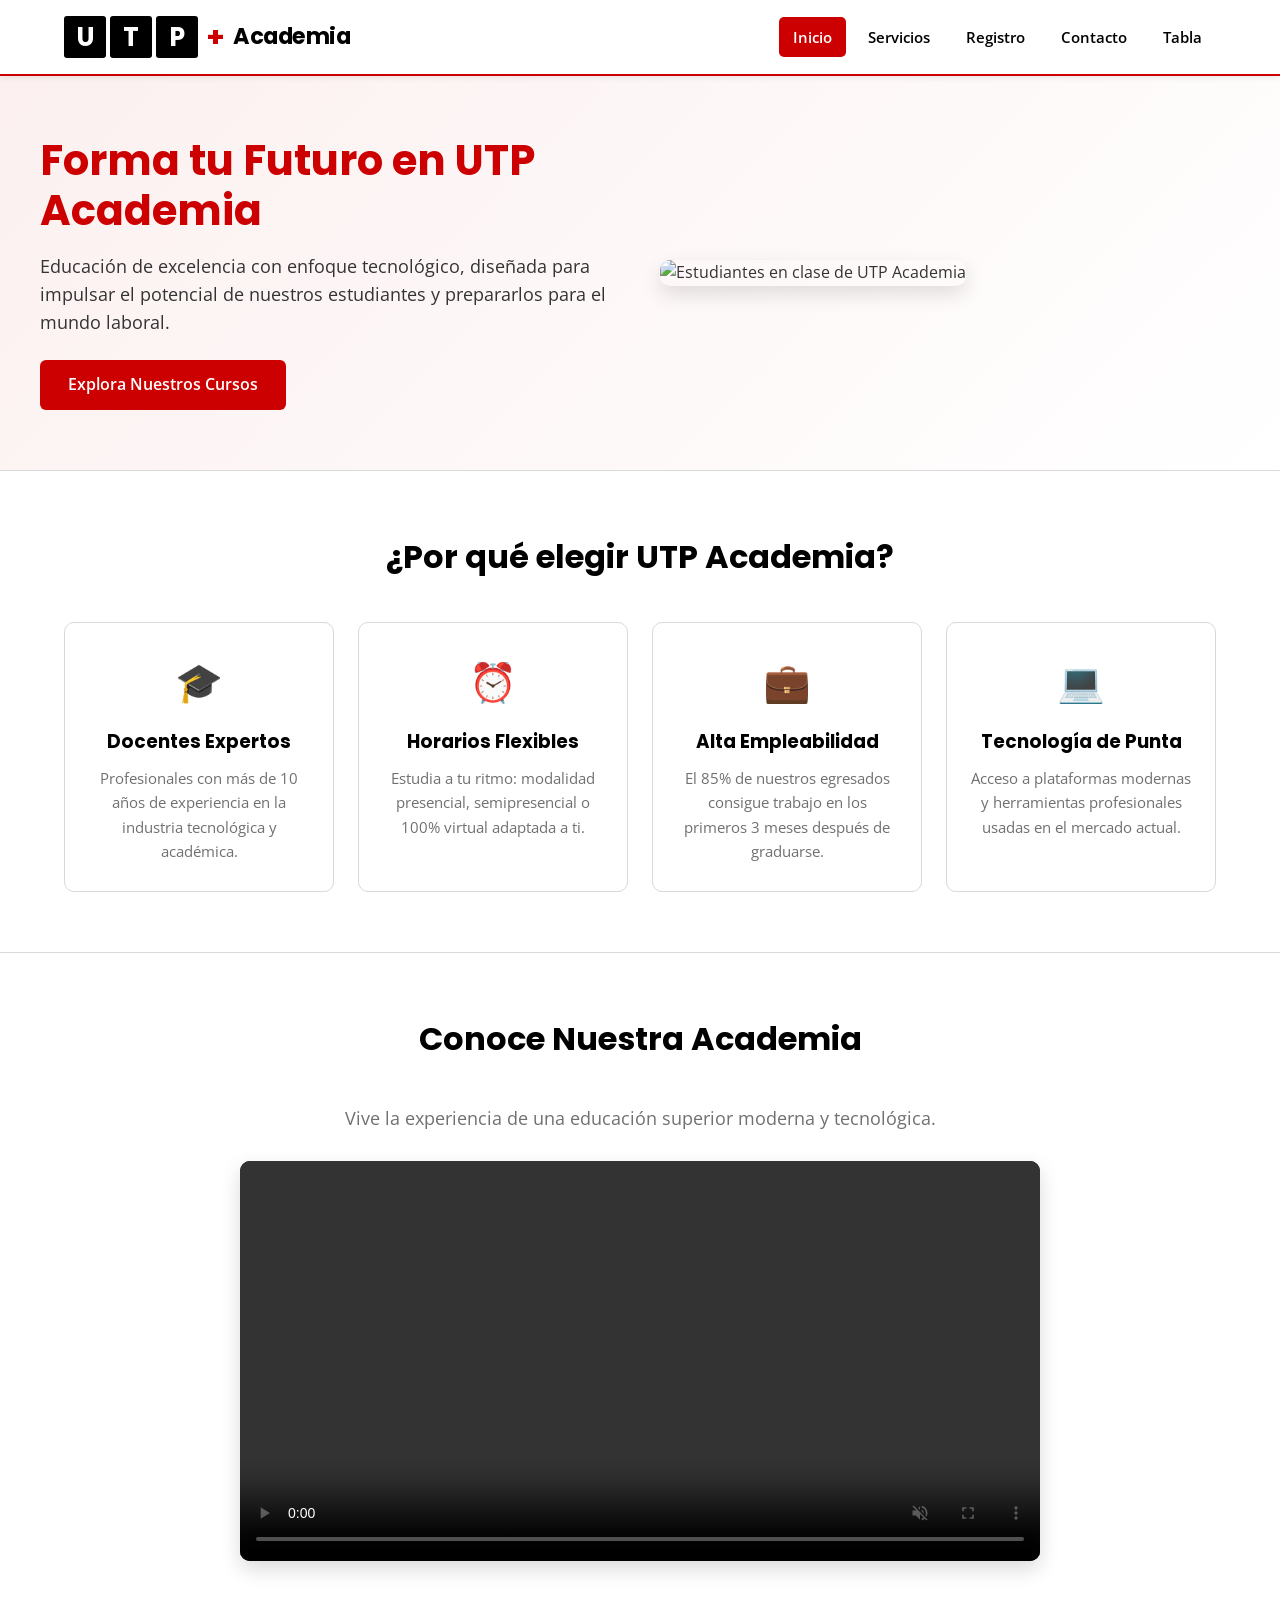
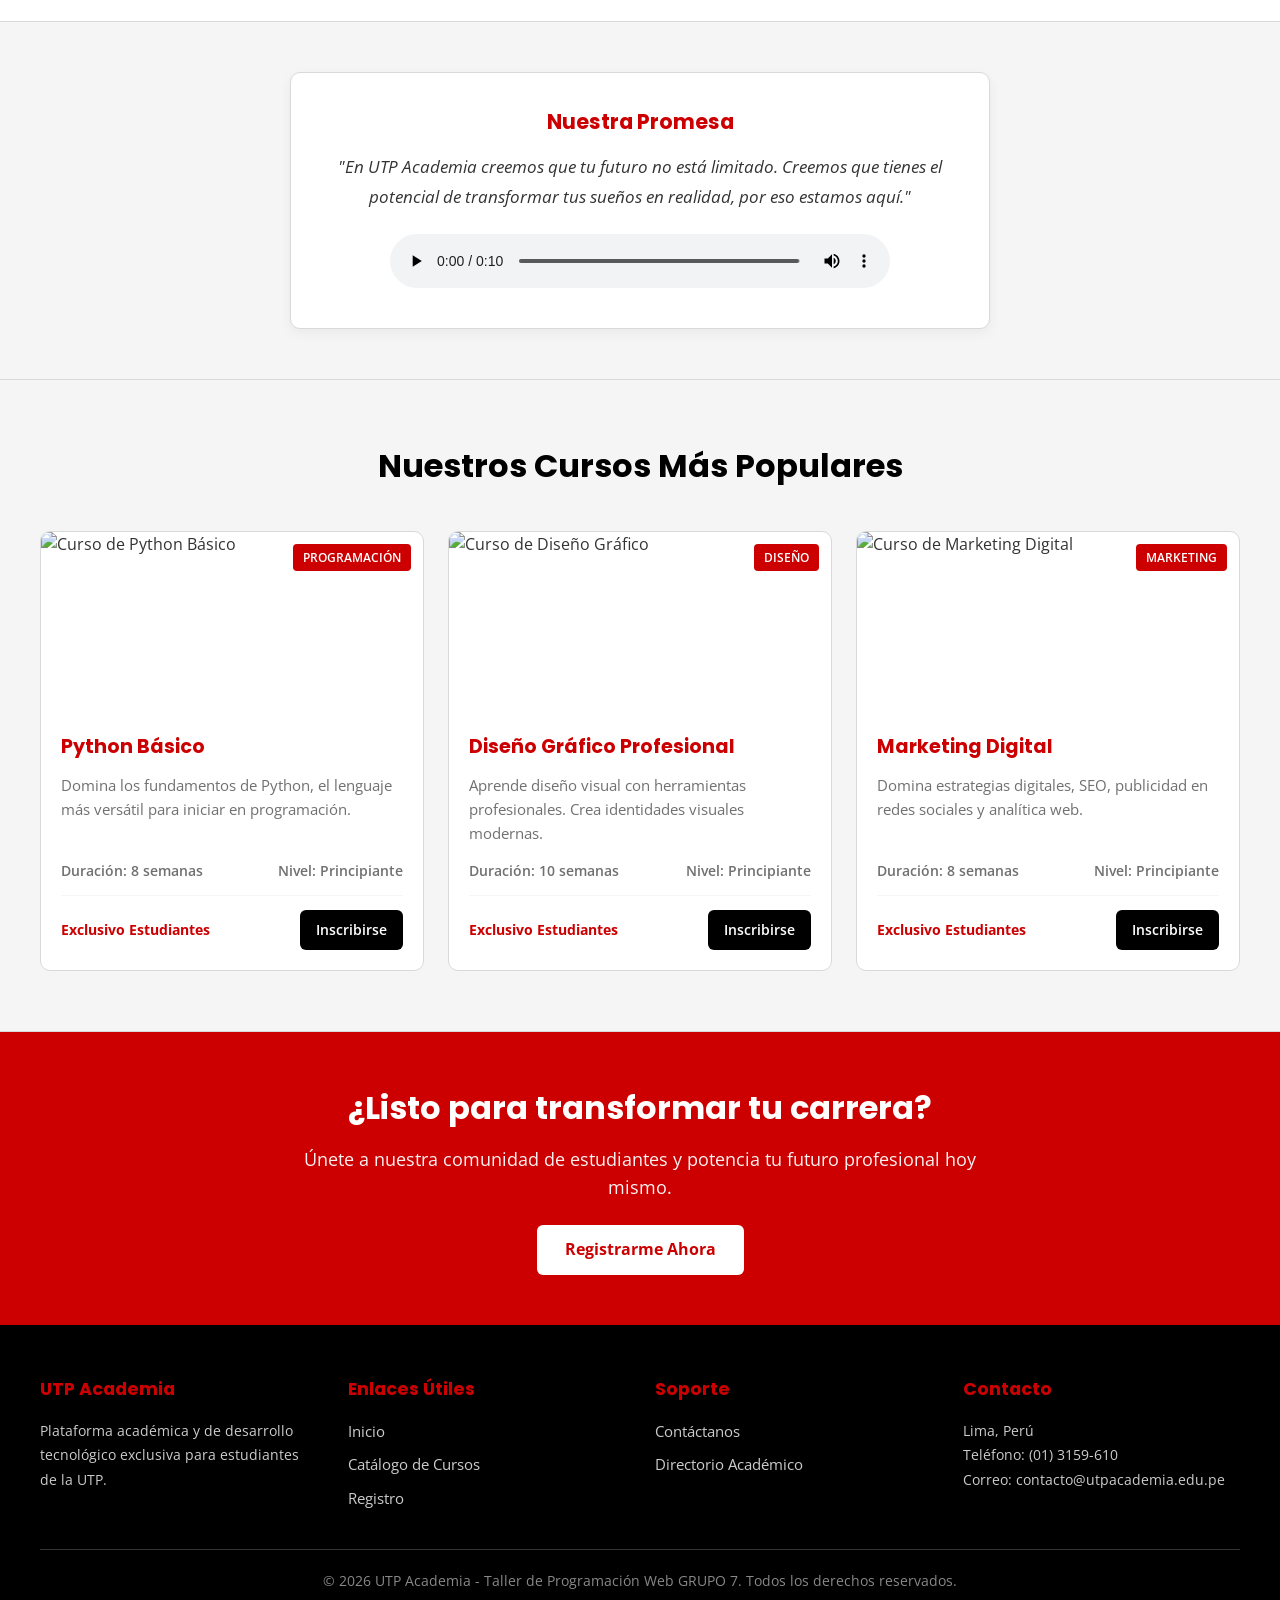
==== commit d09601c8: "Acoplar nueva ruta para el audio" ====
--- a/index.html
+++ b/index.html
@@ -136,7 +136,7 @@
           </p>
           <audio controls>
             <source
-              src="resources/media/audio_presentacion.wav"
+              src="resources/media/audio_presentacion.mp3"
               type="audio/wav"
             />
             Tu navegador no soporta el elemento de audio.
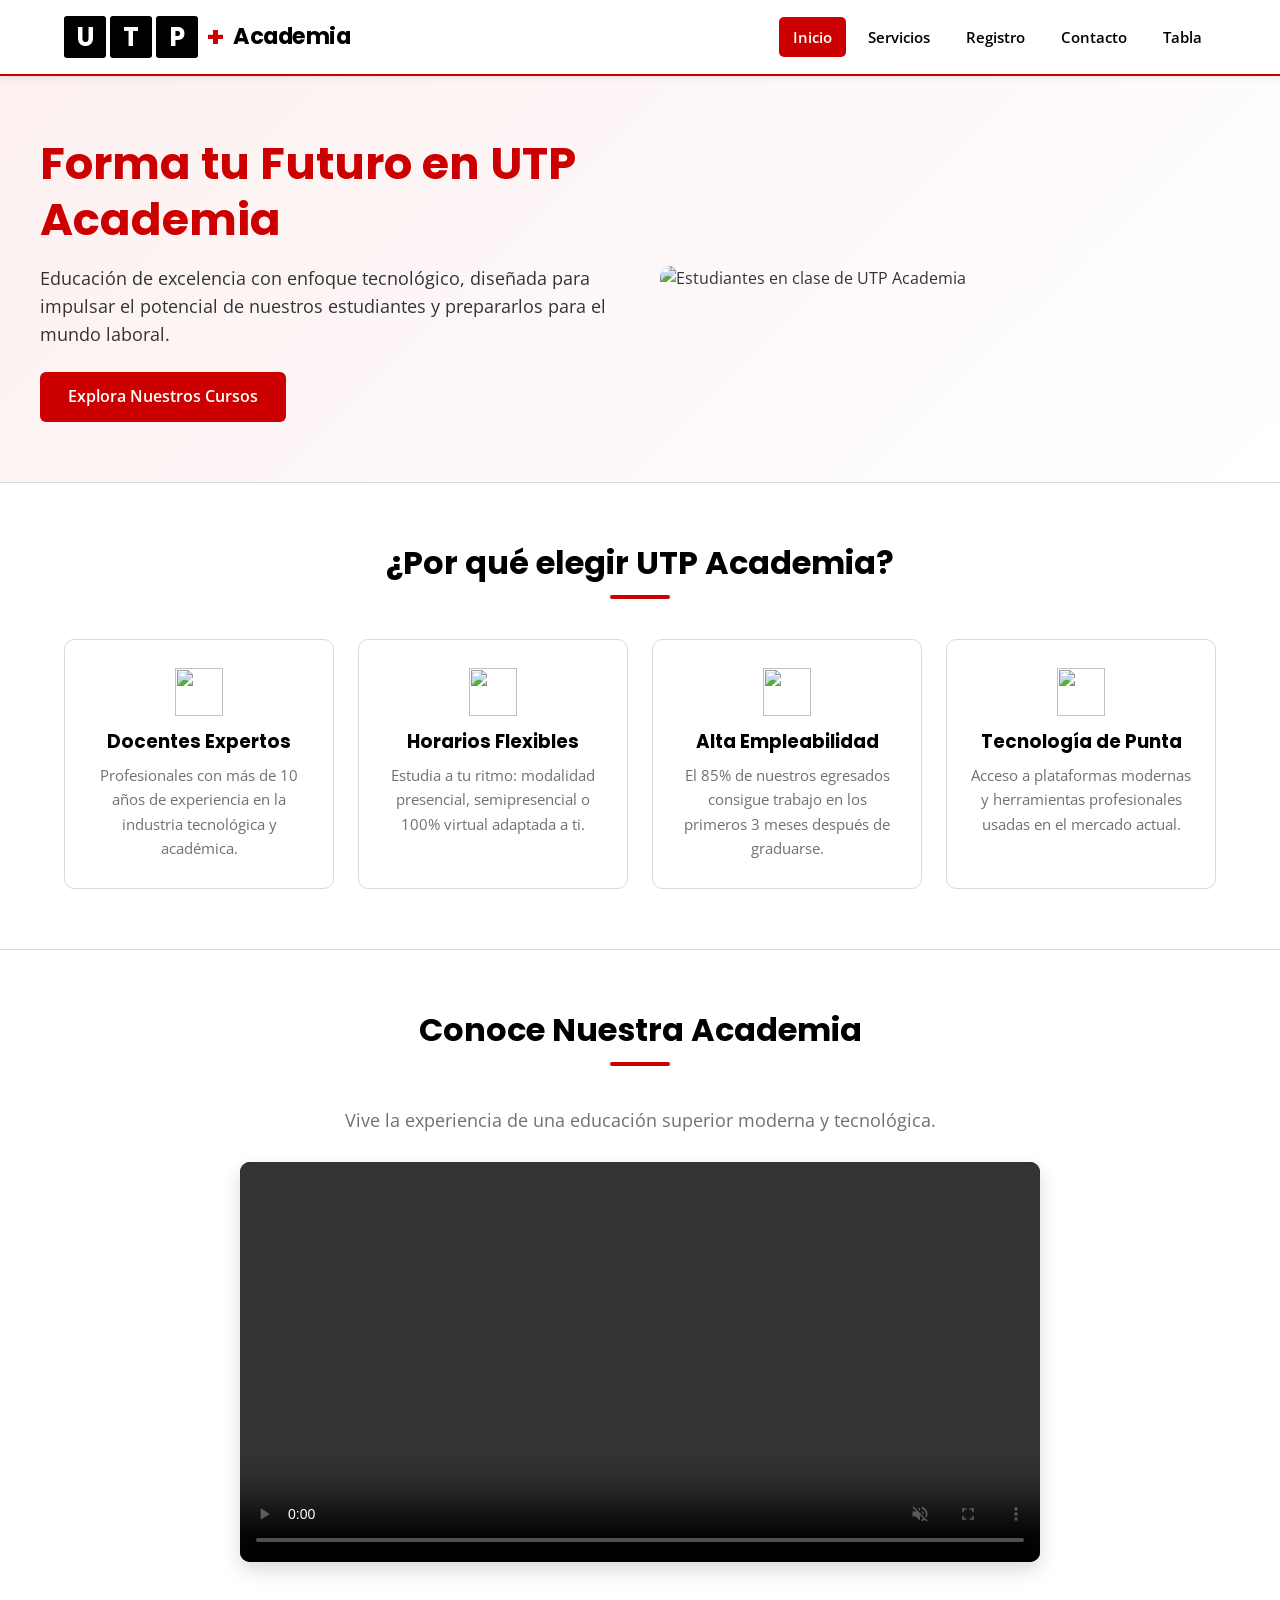
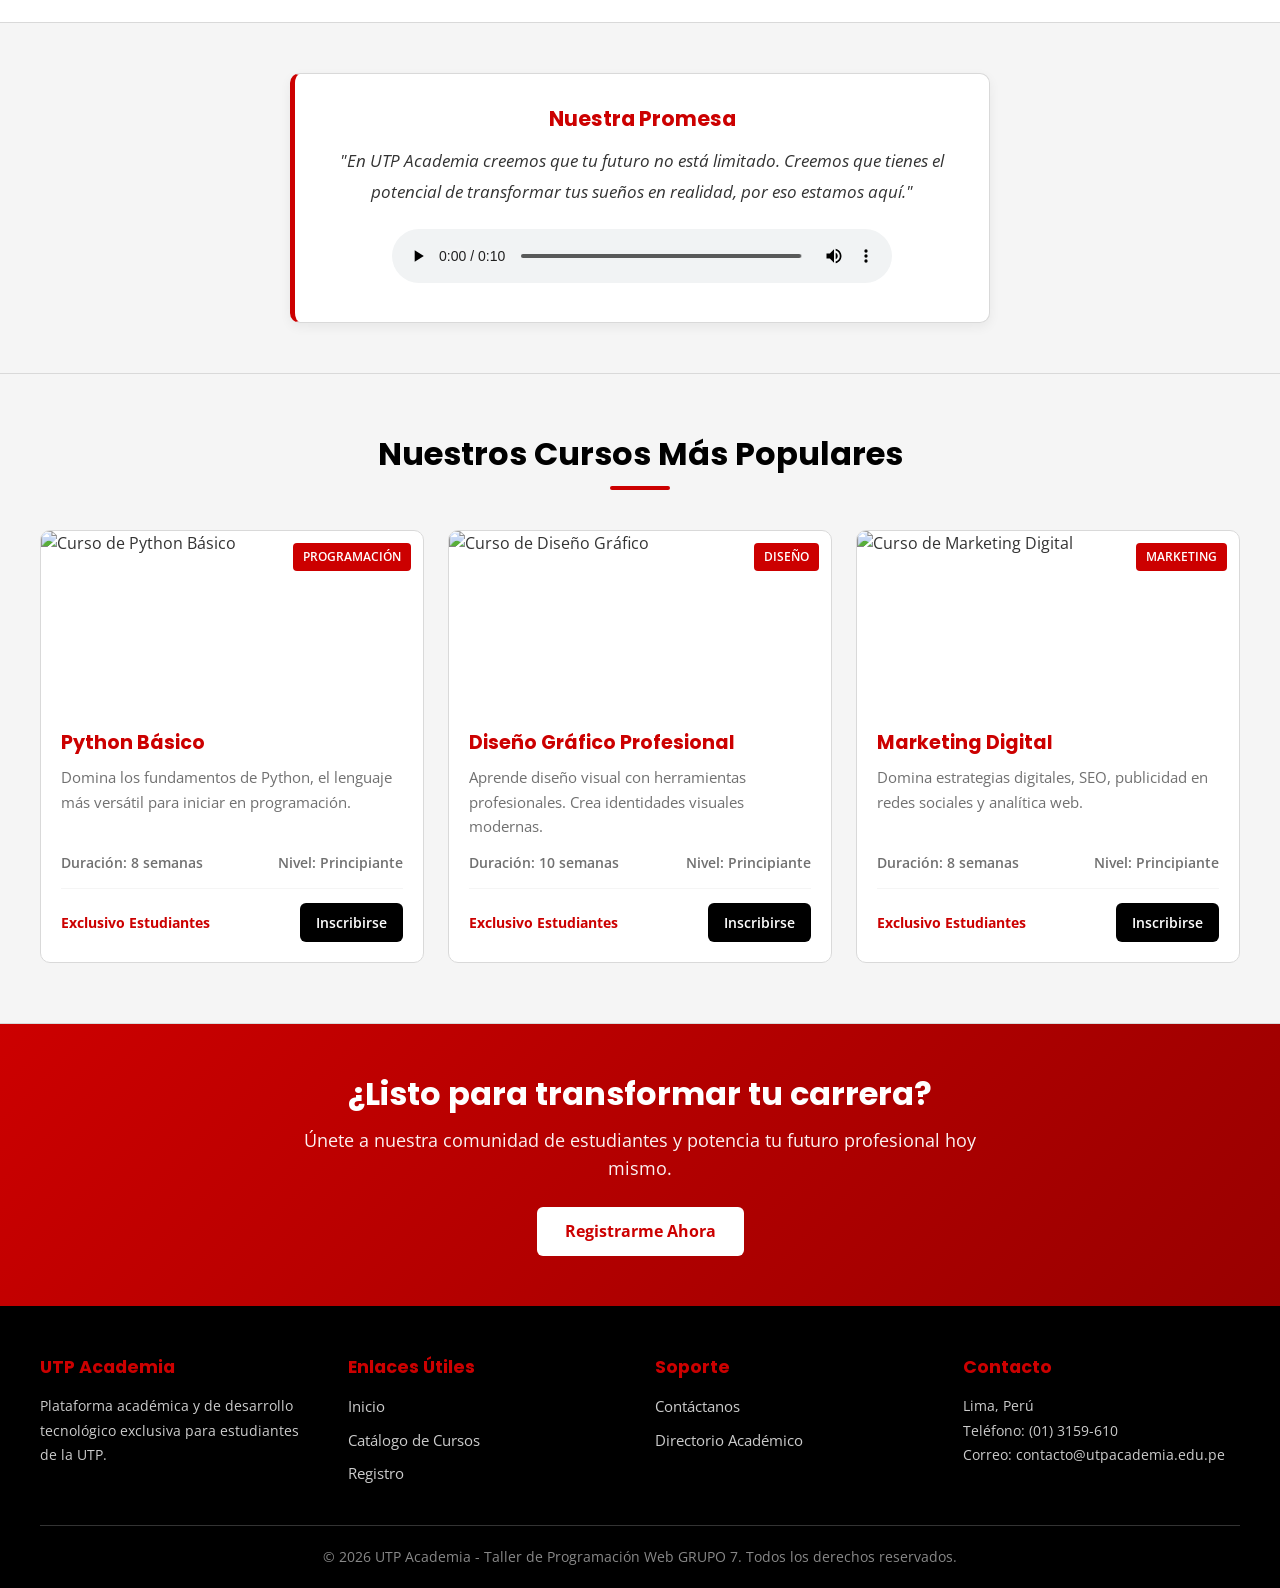
==== commit 7fb65110: "Actualizacion segun rubrica de apf 2 Reestructuracion del html. animaciones con keyframes, flexbox y" ====
--- a/index.html
+++ b/index.html
@@ -4,19 +4,16 @@
     <meta charset="UTF-8" />
     <meta name="viewport" content="width=device-width, initial-scale=1.0" />
     <title>UTP Academia - Inicio</title>
-    <!-----Fuentes de google----->
+    <!-----Fuentes de Google----->
     <link rel="preconnect" href="https://fonts.googleapis.com" />
     <link rel="preconnect" href="https://fonts.gstatic.com" crossorigin />
     <link
       href="https://fonts.googleapis.com/css2?family=Open+Sans:wght@400;600;700&family=Poppins:wght@400;600;700&display=swap"
       rel="stylesheet"
     />
+    <!-----Hoja de estilos externa----->
     <link rel="stylesheet" href="estilo.css" />
-    <link
-      rel="icon"
-      href="https://encrypted-tbn0.gstatic.com/images?q=tbn:ANd9GcRikXUz4q4Eh_yL8mUK3vglmkvZxW5pKpzDWf_OQTIE0XQ2OrG_S_ambnJJ&s=10"
-      type="image/png"
-    />
+    <link rel="icon" href="resources/icons/favicon.svg" type="image/svg+xml" />
   </head>
   <body>
     <!-----Encabezado y menu----->
@@ -43,7 +40,7 @@
 
     <!-----Contenido principal----->
     <main>
-      <!-----Seccion de encabezado----->
+      <!-----Seccion principal (hero)----->
       <section class="hero">
         <div class="contenedor-hero">
           <div class="hero-texto">
@@ -71,7 +68,15 @@
         <h2 class="titulo-seccion">¿Por qué elegir UTP Academia?</h2>
         <div class="grid-caracteristicas">
           <article class="tarjeta-caracteristica">
-            <div class="icono">🎓</div>
+            <div class="icono">
+              <img
+                class="icono-svg"
+                src="resources/icons/docentes.svg"
+                alt=""
+                width="48"
+                height="48"
+              />
+            </div>
             <h3>Docentes Expertos</h3>
             <p>
               Profesionales con más de 10 años de experiencia en la industria
@@ -79,7 +84,15 @@
             </p>
           </article>
           <article class="tarjeta-caracteristica">
-            <div class="icono">⏰</div>
+            <div class="icono">
+              <img
+                class="icono-svg"
+                src="resources/icons/horario.svg"
+                alt=""
+                width="48"
+                height="48"
+              />
+            </div>
             <h3>Horarios Flexibles</h3>
             <p>
               Estudia a tu ritmo: modalidad presencial, semipresencial o 100%
@@ -87,7 +100,15 @@
             </p>
           </article>
           <article class="tarjeta-caracteristica">
-            <div class="icono">💼</div>
+            <div class="icono">
+              <img
+                class="icono-svg"
+                src="resources/icons/empleo.svg"
+                alt=""
+                width="48"
+                height="48"
+              />
+            </div>
             <h3>Alta Empleabilidad</h3>
             <p>
               El 85% de nuestros egresados consigue trabajo en los primeros 3
@@ -95,7 +116,15 @@
             </p>
           </article>
           <article class="tarjeta-caracteristica">
-            <div class="icono">💻</div>
+            <div class="icono">
+              <img
+                class="icono-svg"
+                src="resources/icons/tecnologia.svg"
+                alt=""
+                width="48"
+                height="48"
+              />
+            </div>
             <h3>Tecnología de Punta</h3>
             <p>
               Acceso a plataformas modernas y herramientas profesionales usadas
@@ -113,7 +142,6 @@
             Vive la experiencia de una educación superior moderna y tecnológica.
           </p>
           <div class="caja-video">
-            <!-----Video de presentacion----->
             <video autoplay muted loop controls>
               <source
                 src="resources/media/video_promocion_index.mp4"
@@ -137,7 +165,7 @@
           <audio controls>
             <source
               src="resources/media/audio_presentacion.mp3"
-              type="audio/wav"
+              type="audio/mpeg"
             />
             Tu navegador no soporta el elemento de audio.
           </audio>
@@ -149,11 +177,12 @@
         <div class="contenedor-cursos">
           <h2 class="titulo-seccion">Nuestros Cursos Más Populares</h2>
           <div class="grid-cursos">
-            <article class="tarjeta-curso">
+            <article class="tarjeta-curso" data-categoria="Programación">
               <div class="imagen-curso">
                 <img
                   src="https://images.unsplash.com/photo-1526374965328-7f61d4dc18c5?q=80&w=400&auto=format&fit=crop"
                   alt="Curso de Python Básico"
+                  loading="lazy"
                 />
                 <span class="etiqueta-curso">Programación</span>
               </div>
@@ -176,11 +205,12 @@
               </div>
             </article>
 
-            <article class="tarjeta-curso">
+            <article class="tarjeta-curso" data-categoria="Diseño">
               <div class="imagen-curso">
                 <img
                   src="https://images.unsplash.com/photo-1626785774573-4b799315345d?q=80&w=400&auto=format&fit=crop"
                   alt="Curso de Diseño Gráfico"
+                  loading="lazy"
                 />
                 <span class="etiqueta-curso">Diseño</span>
               </div>
@@ -203,11 +233,12 @@
               </div>
             </article>
 
-            <article class="tarjeta-curso">
+            <article class="tarjeta-curso" data-categoria="Marketing">
               <div class="imagen-curso">
                 <img
                   src="https://images.unsplash.com/photo-1432888622747-4eb9a8efeb07?q=80&w=400&auto=format&fit=crop"
                   alt="Curso de Marketing Digital"
+                  loading="lazy"
                 />
                 <span class="etiqueta-curso">Marketing</span>
               </div>
@@ -233,7 +264,7 @@
         </div>
       </section>
 
-      <!-----Seccion Llamada a la Accion----->
+      <!-----Llamada a la accion----->
       <section class="cta">
         <div class="cta-contenido">
           <h2>¿Listo para transformar tu carrera?</h2>
--- a/estilo.css
+++ b/estilo.css
@@ -1,6 +1,10 @@
-/*Aqui hare los estilos para mi pagina web*/
-
-/*1. VARIABLES DE COLOR*/
+/* ==========================================================
+   UTP ACADEMIA - HOJA DE ESTILOS PRINCIPAL (estilo.css)
+   APF2: CSS externo, tipografía, íconos SVG, animaciones,
+   responsive, Flexbox y Grid Layout
+   ========================================================== */
+
+/*1. VARIABLES DE COLOR Y DISEÑO*/
 :root {
   --rojo: #cc0000;          /* Rojo UTP */
   --rojo-oscuro: #990000;   /* Rojo oscuro para hover */
@@ -10,6 +14,10 @@
   --gris-borde: #d9d9d9;
   --gris-texto: #333333;
   --gris-suave: #707070;
+  --radio: 10px;                              /* bordes redondeados */
+  --sombra-suave: 0 4px 12px rgba(0, 0, 0, 0.06);
+  --sombra-fuerte: 0 12px 24px rgba(0, 0, 0, 0.14);
+  --transicion: 0.3s ease;
 }
 
 /*2. ESTILOS GENERALES*/
@@ -19,6 +27,10 @@
   box-sizing: border-box;
 }
 
+html {
+  scroll-behavior: smooth;
+}
+
 body {
   font-family: "Open Sans", Arial, sans-serif;
   color: var(--gris-texto);
@@ -29,6 +41,7 @@
 h1, h2, h3, h4 {
   font-family: "Poppins", Arial, sans-serif;
   font-weight: 700;
+  line-height: 1.25;
 }
 
 a {
@@ -40,7 +53,38 @@
   max-width: 100%;
 }
 
-/*3. ENCABEZADO Y MENU DE NAVEGACION*/
+.enlace-rojo {
+  color: var(--rojo);
+  font-weight: 600;
+}
+
+/*3. ANIMACIONES (@keyframes)*/
+/* Aparece desde abajo: se usa en el hero, tarjetas y testimonios */
+@keyframes aparecer {
+  from {
+    opacity: 0;
+    transform: translateY(30px);
+  }
+  to {
+    opacity: 1;
+    transform: translateY(0);
+  }
+}
+
+/* Latido del botón principal */
+@keyframes pulso {
+  0%   { box-shadow: 0 0 0 0 rgba(204, 0, 0, 0.55); }
+  70%  { box-shadow: 0 0 0 14px rgba(204, 0, 0, 0); }
+  100% { box-shadow: 0 0 0 0 rgba(204, 0, 0, 0); }
+}
+
+/* Flotación suave de la imagen principal */
+@keyframes flotar {
+  0%, 100% { transform: translateY(0); }
+  50%      { transform: translateY(-10px); }
+}
+
+/*4. ENCABEZADO Y MENU DE NAVEGACION (FLEXBOX)*/
 .encabezado {
   position: sticky;
   top: 0;
@@ -50,6 +94,7 @@
   box-shadow: 0 2px 6px rgba(0, 0, 0, 0.08);
 }
 
+/* Flexbox: logo a la izquierda, menú a la derecha */
 .contenedor-encabezado {
   max-width: 1200px;
   margin: 0 auto;
@@ -59,7 +104,7 @@
   align-items: center;
 }
 
-/*Logo UTP*/
+/*Logo UTP (Flexbox)*/
 .logo {
   display: flex;
   align-items: center;
@@ -78,7 +123,16 @@
   justify-content: center;
   font-size: 1.6rem;
   border-radius: 3px;
-}
+  transition: transform var(--transicion), background-color var(--transicion);
+}
+
+/* Transform: las cajitas del logo suben una por una al pasar el mouse */
+.logo:hover .logo-caja {
+  transform: translateY(-4px);
+  background-color: var(--rojo);
+}
+.logo:hover .logo-caja:nth-child(2) { transition-delay: 0.05s; }
+.logo:hover .logo-caja:nth-child(3) { transition-delay: 0.1s; }
 
 .logo-mas {
   color: var(--rojo);
@@ -93,7 +147,7 @@
   letter-spacing: -0.5px;
 }
 
-/*Menu de navegacion*/
+/*Menu de navegacion (Flexbox)*/
 .menu {
   display: flex;
   gap: 8px;
@@ -108,45 +162,49 @@
   font-weight: 600;
   color: var(--negro);
   border-radius: 5px;
-  transition: background-color 0.3s, color 0.3s;
+  transition: background-color var(--transicion), color var(--transicion), transform var(--transicion);
 }
 
 .menu a:hover {
   background-color: var(--rojo);
   color: var(--blanco);
-}
-
-/*Enlace de la pagina*/
+  transform: translateY(-2px);
+}
+
+/*Enlace de la pagina actual*/
 .menu a.activo {
   background-color: var(--rojo);
   color: var(--blanco);
 }
 
-/*4. BANNER INTERIOR*/
+/*5. BANNER INTERIOR*/
 .banner-interior {
-  background-color: var(--rojo);
+  background: linear-gradient(135deg, var(--rojo) 0%, var(--rojo-oscuro) 100%);
   color: var(--blanco);
   padding: 50px 24px;
   text-align: center;
 }
 
 .banner-interior h1 {
-  font-size: 2.4rem;
+  font-size: clamp(1.8rem, 4vw, 2.4rem);
   margin-bottom: 8px;
+  animation: aparecer 0.7s ease both;
 }
 
 .banner-interior p {
   font-size: 1.1rem;
   opacity: 0.95;
-}
-
-/*5. SECCION PRINCIPAL de la pag. index,html*/
+  animation: aparecer 0.9s ease both;
+}
+
+/*6. SECCION PRINCIPAL de la pag. index.html (GRID)*/
 .hero {
   padding: 60px 24px;
   background: linear-gradient(135deg, rgba(204,0,0,0.06) 0%, var(--blanco) 100%);
   border-bottom: 1px solid var(--gris-borde);
 }
 
+/* Grid: 2 columnas iguales (texto + imagen) */
 .contenedor-hero {
   max-width: 1200px;
   margin: 0 auto;
@@ -156,11 +214,14 @@
   align-items: center;
 }
 
+.hero-texto {
+  animation: aparecer 0.8s ease both;
+}
+
 .hero-texto h1 {
-  font-size: 2.6rem;
+  font-size: clamp(2rem, 4.5vw, 2.8rem);
   color: var(--rojo);
   margin-bottom: 16px;
-  line-height: 1.2;
 }
 
 .hero-texto p {
@@ -168,13 +229,24 @@
   margin-bottom: 24px;
 }
 
+.hero-texto .boton-rojo {
+  animation: pulso 2.4s infinite;
+}
+
+.hero-imagen {
+  overflow: hidden;
+  border-radius: var(--radio);
+}
+
 .hero-imagen img {
+  display: block;
   width: 100%;
-  border-radius: 10px;
+  border-radius: var(--radio);
   box-shadow: 0 8px 20px rgba(0,0,0,0.12);
-}
-
-/*6. BOTONES*/
+  animation: flotar 6s ease-in-out infinite;
+}
+
+/*7. BOTONES*/
 .boton {
   display: inline-block;
   padding: 12px 28px;
@@ -184,7 +256,7 @@
   cursor: pointer;
   font-size: 1rem;
   font-family: "Open Sans", sans-serif;
-  transition: background-color 0.3s, transform 0.3s;
+  transition: background-color var(--transicion), color var(--transicion), transform var(--transicion);
 }
 
 .boton-rojo {
@@ -206,6 +278,7 @@
 
 .boton-negro:hover {
   background-color: var(--rojo);
+  transform: scale(1.06);
 }
 
 .boton-blanco {
@@ -217,23 +290,35 @@
 .boton-blanco:hover {
   background-color: var(--negro);
   color: var(--blanco);
-}
-
-/*7. TITULOS DE SECCION*/
+  transform: scale(1.06);
+}
+
+/*8. TITULOS DE SECCION*/
 .titulo-seccion {
   text-align: center;
-  font-size: 2rem;
+  font-size: clamp(1.5rem, 3.5vw, 2rem);
   color: var(--negro);
   margin-bottom: 40px;
 }
 
-/*8. SECCION "POR QUE UTP ACADEMIA"*/
+.titulo-seccion::after {
+  content: "";
+  display: block;
+  width: 60px;
+  height: 4px;
+  margin: 12px auto 0;
+  background-color: var(--rojo);
+  border-radius: 2px;
+}
+
+/*9. SECCION "POR QUE UTP ACADEMIA" (GRID responsive)*/
 .caracteristicas {
   padding: 60px 24px;
   max-width: 1200px;
   margin: 0 auto;
 }
 
+/* Grid: columnas automáticas, mínimo 250px cada una */
 .grid-caracteristicas {
   display: grid;
   grid-template-columns: repeat(auto-fit, minmax(250px, 1fr));
@@ -243,21 +328,39 @@
 .tarjeta-caracteristica {
   background-color: var(--blanco);
   border: 1px solid var(--gris-borde);
-  border-radius: 10px;
+  border-radius: var(--radio);
   padding: 28px 24px;
   text-align: center;
-  transition: transform 0.3s, box-shadow 0.3s;
-}
+  transition: transform var(--transicion), box-shadow var(--transicion), border-color var(--transicion);
+  animation: aparecer 0.7s ease both;
+}
+
+.tarjeta-caracteristica:nth-child(2) { animation-delay: 0.1s; }
+.tarjeta-caracteristica:nth-child(3) { animation-delay: 0.2s; }
+.tarjeta-caracteristica:nth-child(4) { animation-delay: 0.3s; }
 
 .tarjeta-caracteristica:hover {
-  transform: translateY(-5px);
+  transform: translateY(-6px);
   box-shadow: 0 10px 20px rgba(0,0,0,0.1);
   border-color: var(--rojo);
 }
 
 .tarjeta-caracteristica .icono {
-  font-size: 2.4rem;
   margin-bottom: 14px;
+}
+
+/* Iconos vectoriales (SVG) */
+.icono-svg {
+  width: 48px;
+  height: 48px;
+  display: block;
+  margin: 0 auto;
+  transition: transform var(--transicion);
+}
+
+/* Transform: el icono gira y crece al pasar el mouse por la tarjeta */
+.tarjeta-caracteristica:hover .icono-svg {
+  transform: rotate(-8deg) scale(1.2);
 }
 
 .tarjeta-caracteristica h3 {
@@ -271,7 +374,7 @@
   color: var(--gris-suave);
 }
 
-/*9. SECCION DE VIDEO */
+/*10. SECCION DE VIDEO */
 .seccion-video {
   padding: 60px 24px;
   background-color: var(--blanco);
@@ -293,7 +396,7 @@
 
 .caja-video {
   background-color: var(--negro);
-  border-radius: 10px;
+  border-radius: var(--radio);
   overflow: hidden;
   box-shadow: 0 8px 20px rgba(0,0,0,0.15);
 }
@@ -303,7 +406,7 @@
   display: block;
 }
 
-/*10. SECCION DE AUDIO*/
+/*11. SECCION DE AUDIO*/
 .seccion-audio {
   padding: 50px 24px;
   background-color: var(--gris-claro);
@@ -315,9 +418,10 @@
   margin: 0 auto;
   background-color: var(--blanco);
   border: 1px solid var(--gris-borde);
-  border-radius: 10px;
+  border-left: 5px solid var(--rojo);
+  border-radius: var(--radio);
   padding: 32px;
-  box-shadow: 0 4px 12px rgba(0,0,0,0.05);
+  box-shadow: var(--sombra-suave);
 }
 
 .caja-audio h3 {
@@ -338,7 +442,7 @@
   max-width: 500px;
 }
 
-/*11. SECCION DE CURSOS de las pag.index y servicios*/
+/*12. SECCION DE CURSOS de las pag. index y servicios (GRID)*/
 .cursos {
   padding: 60px 24px;
   background-color: var(--gris-claro);
@@ -346,34 +450,52 @@
   border-bottom: 1px solid var(--gris-borde);
 }
 
+/* Variante con fondo blanco (servicios.html) */
+.cursos-blanco {
+  background-color: var(--blanco);
+  border-top: none;
+}
+
 .contenedor-cursos {
   max-width: 1200px;
   margin: 0 auto;
 }
 
+/* Grid: tarjetas de curso en columnas automáticas */
 .grid-cursos {
   display: grid;
   grid-template-columns: repeat(auto-fit, minmax(280px, 1fr));
   gap: 24px;
 }
 
+/* Flexbox (columna): la tarjeta apila imagen y cuerpo */
 .tarjeta-curso {
   background-color: var(--blanco);
   border: 1px solid var(--gris-borde);
-  border-radius: 10px;
+  border-radius: var(--radio);
   overflow: hidden;
-  transition: transform 0.3s, box-shadow 0.3s;
+  transition: transform var(--transicion), box-shadow var(--transicion);
   display: flex;
   flex-direction: column;
-}
+  animation: aparecer 0.6s ease both;
+}
+
+.tarjeta-curso:nth-child(2) { animation-delay: 0.1s; }
+.tarjeta-curso:nth-child(3) { animation-delay: 0.2s; }
 
 .tarjeta-curso:hover {
-  transform: translateY(-5px);
-  box-shadow: 0 12px 24px rgba(0,0,0,0.12);
+  transform: translateY(-6px);
+  box-shadow: var(--sombra-fuerte);
+}
+
+/* Las tarjetas filtradas con JavaScript se ocultan */
+.tarjeta-curso.oculta {
+  display: none;
 }
 
 .tarjeta-curso .imagen-curso {
   position: relative;
+  overflow: hidden;
 }
 
 .tarjeta-curso img {
@@ -381,6 +503,12 @@
   height: 180px;
   object-fit: cover;
   display: block;
+  transition: transform 0.5s ease;
+}
+
+/* Transform: zoom suave de la imagen al pasar el mouse */
+.tarjeta-curso:hover img {
+  transform: scale(1.1);
 }
 
 .etiqueta-curso {
@@ -416,9 +544,11 @@
   flex-grow: 1;
 }
 
+/* Flexbox: duración y nivel en los extremos */
 .datos-curso {
   display: flex;
   justify-content: space-between;
+  gap: 8px;
   font-size: 0.85rem;
   color: var(--gris-suave);
   font-weight: 600;
@@ -429,6 +559,7 @@
   display: flex;
   justify-content: space-between;
   align-items: center;
+  gap: 8px;
   padding-top: 14px;
   border-top: 1px solid var(--gris-claro);
 }
@@ -439,7 +570,7 @@
   font-size: 0.85rem;
 }
 
-/*12. FILTROS DE CURSOS de la pag.servicios.html*/
+/*13. FILTROS DE CURSOS de la pag. servicios.html (FLEXBOX)*/
 .filtros {
   padding: 30px 24px 10px 24px;
   max-width: 1200px;
@@ -457,9 +588,10 @@
   padding: 8px 18px;
   border-radius: 20px;
   font-weight: 600;
+  font-family: "Open Sans", sans-serif;
   cursor: pointer;
   font-size: 0.9rem;
-  transition: all 0.3s;
+  transition: all var(--transicion);
 }
 
 .boton-filtro:hover,
@@ -469,13 +601,18 @@
   border-color: var(--rojo);
 }
 
-/*13. TESTIMONIOS de la pag.servicios.html*/
+.boton-filtro:hover {
+  transform: translateY(-2px);
+}
+
+/*14. TESTIMONIOS de la pag. servicios.html*/
 .testimonios {
   padding: 60px 24px;
   max-width: 1200px;
   margin: 0 auto;
 }
 
+/* Grid: testimonios en columnas automáticas */
 .grid-testimonios {
   display: grid;
   grid-template-columns: repeat(auto-fit, minmax(300px, 1fr));
@@ -488,8 +625,16 @@
   border-left: 4px solid var(--rojo);
   border-radius: 8px;
   padding: 24px;
-}
-
+  transition: transform var(--transicion), box-shadow var(--transicion);
+  animation: aparecer 0.7s ease both;
+}
+
+.tarjeta-testimonio:hover {
+  transform: translateY(-4px);
+  box-shadow: var(--sombra-fuerte);
+}
+
+/* Flexbox: foto + nombre en la misma fila */
 .cabecera-testimonio {
   display: flex;
   align-items: center;
@@ -527,9 +672,9 @@
   letter-spacing: 2px;
 }
 
-/*14. LLAMADA A LA ACCION */
+/*15. LLAMADA A LA ACCION */
 .cta {
-  background-color: var(--rojo);
+  background: linear-gradient(135deg, var(--rojo) 0%, var(--rojo-oscuro) 100%);
   color: var(--blanco);
   padding: 50px 24px;
   text-align: center;
@@ -541,7 +686,7 @@
 }
 
 .cta h2 {
-  font-size: 2rem;
+  font-size: clamp(1.5rem, 3.5vw, 2rem);
   margin-bottom: 12px;
 }
 
@@ -551,7 +696,7 @@
   opacity: 0.95;
 }
 
-/*15. CONTACTO de la pag.contacto.html */
+/*16. CONTACTO y REGISTRO (GRID de 2 columnas)*/
 .contacto {
   padding: 60px 24px;
   max-width: 1200px;
@@ -565,12 +710,18 @@
   align-items: start;
 }
 
+/* Registro: columna del formulario más ancha */
+.grid-registro {
+  grid-template-columns: 1.2fr 0.8fr;
+}
+
 .carta-contacto {
   background-color: var(--blanco);
   border: 1px solid var(--gris-borde);
-  border-radius: 10px;
+  border-radius: var(--radio);
   padding: 32px;
-  box-shadow: 0 4px 10px rgba(0,0,0,0.05);
+  box-shadow: var(--sombra-suave);
+  animation: aparecer 0.7s ease both;
 }
 
 .carta-contacto h2 {
@@ -579,6 +730,7 @@
   margin-bottom: 24px;
 }
 
+/* Flexbox: icono a la izquierda, texto a la derecha */
 .item-info {
   display: flex;
   gap: 16px;
@@ -587,9 +739,16 @@
 }
 
 .item-info .icono {
-  font-size: 1.5rem;
-  min-width: 30px;
-  text-align: center;
+  min-width: 36px;
+}
+
+.item-info .icono-svg {
+  width: 36px;
+  height: 36px;
+}
+
+.item-info:hover .icono-svg {
+  transform: scale(1.15);
 }
 
 .item-info h3 {
@@ -608,7 +767,7 @@
   text-decoration: underline;
 }
 
-/*16. FORMULARIOS de las pags. contacto y registro */
+/*17. FORMULARIOS de las pags. contacto y registro */
 .grupo-formulario {
   margin-bottom: 20px;
 }
@@ -630,7 +789,7 @@
   font-size: 0.95rem;
   color: var(--gris-texto);
   background-color: var(--blanco);
-  transition: border-color 0.3s, box-shadow 0.3s;
+  transition: border-color var(--transicion), box-shadow var(--transicion);
 }
 
 .campo:focus {
@@ -653,15 +812,17 @@
   border-radius: 6px;
   font-weight: 600;
   font-size: 1rem;
+  font-family: "Open Sans", sans-serif;
   cursor: pointer;
-  transition: background-color 0.3s;
+  transition: background-color var(--transicion), transform var(--transicion);
 }
 
 .boton-enviar:hover {
   background-color: var(--rojo-oscuro);
-}
-
-/* Opciones de radio y checkbox dela pag.registro.html */
+  transform: translateY(-2px);
+}
+
+/* Opciones de radio y checkbox de la pag. registro.html (Flexbox) */
 .grupo-opciones {
   display: flex;
   flex-wrap: wrap;
@@ -684,6 +845,7 @@
   cursor: pointer;
 }
 
+/* Grid: DNI y celular en dos columnas */
 .fila-dos {
   display: grid;
   grid-template-columns: 1fr 1fr;
@@ -696,7 +858,24 @@
   margin-top: 4px;
 }
 
-/*17. TABLA (de la pag. tabla  */
+/* Mensaje de registro enviado (se activa con js/script.js) */
+.mensaje-exito {
+  display: none;
+  margin-top: 20px;
+  padding: 16px;
+  background-color: #d1fae5;
+  color: #065f46;
+  border-radius: 8px;
+  text-align: center;
+  font-weight: 600;
+}
+
+.mensaje-exito.visible {
+  display: block;
+  animation: aparecer 0.5s ease both;
+}
+
+/*18. TABLA de la pag. tabla.html */
 .seccion-tabla {
   padding: 60px 24px;
   max-width: 1200px;
@@ -720,11 +899,12 @@
   margin: 0 auto;
 }
 
+/* overflow-x: la tabla se desliza horizontalmente en celulares */
 .caja-tabla {
   overflow-x: auto;
   border: 1px solid var(--gris-borde);
-  border-radius: 10px;
-  box-shadow: 0 4px 10px rgba(0,0,0,0.05);
+  border-radius: var(--radio);
+  box-shadow: var(--sombra-suave);
 }
 
 .tabla-academica {
@@ -745,6 +925,7 @@
   font-weight: 600;
   letter-spacing: 0.5px;
   border-bottom: 3px solid var(--rojo);
+  white-space: nowrap;
 }
 
 .tabla-academica td {
@@ -761,7 +942,11 @@
   background-color: var(--blanco);
 }
 
-/* Efecto hover en filas */
+/* Transition: la fila cambia de color suavemente al pasar el mouse */
+.tabla-academica tbody tr {
+  transition: background-color var(--transicion);
+}
+
 .tabla-academica tbody tr:hover {
   background-color: rgba(204,0,0,0.08);
 }
@@ -777,6 +962,7 @@
   border-radius: 20px;
   font-size: 0.8rem;
   font-weight: 600;
+  white-space: nowrap;
 }
 
 .estado-activo {
@@ -789,7 +975,7 @@
   color: #92400e;
 }
 
-/*18. PIE DE PAGINA con footer*/
+/*19. PIE DE PAGINA (GRID)*/
 .pie-pagina {
   background-color: var(--negro);
   color: var(--blanco);
@@ -826,13 +1012,16 @@
 }
 
 .columna-pie ul li a {
+  display: inline-block;
   color: #cccccc;
   font-size: 0.95rem;
-  transition: color 0.3s;
-}
-
+  transition: color var(--transicion), transform var(--transicion);
+}
+
+/* Transform: el enlace del pie se desplaza a la derecha */
 .columna-pie ul li a:hover {
   color: var(--rojo);
+  transform: translateX(6px);
 }
 
 .pie-inferior {
@@ -850,20 +1039,43 @@
   font-weight: 600;
 }
 
-/*19. Diseño en celulares y tablets*/
+/*20. DISEÑO RESPONSIVE (media queries)*/
+
+/* Laptops pequeñas y tablets horizontales */
+@media (max-width: 1024px) {
+  .contenedor-hero {
+    gap: 28px;
+  }
+
+  .hero,
+  .caracteristicas,
+  .cursos,
+  .seccion-video {
+    padding-top: 48px;
+    padding-bottom: 48px;
+  }
+}
+
+/* Tablets */
 @media (max-width: 900px) {
   .contenedor-hero,
-  .grid-contacto {
+  .grid-contacto,
+  .grid-registro {
     grid-template-columns: 1fr;
+  }
+
+  .contenedor-hero {
     text-align: center;
   }
 
-  .hero-texto h1 {
-    font-size: 2rem;
-  }
-}
-
+  .hero-imagen {
+    order: -1; /* la imagen aparece primero en pantallas medianas */
+  }
+}
+
+/* Celulares: menú hamburguesa */
 @media (max-width: 768px) {
+  /* Flexbox: logo arriba y menu debajo, en columna */
   .contenedor-encabezado {
     flex-direction: column;
     gap: 14px;
@@ -880,16 +1092,17 @@
     font-size: 0.85rem;
   }
 
-  .banner-interior h1 {
-    font-size: 1.8rem;
+  .hero {
+    padding: 40px 18px;
   }
 
   .titulo-seccion {
-    font-size: 1.6rem;
+    margin-bottom: 28px;
   }
 
   .fila-dos {
     grid-template-columns: 1fr;
+    gap: 0;
   }
 
   .tabla-academica th,
@@ -901,4 +1114,56 @@
   .carta-contacto {
     padding: 22px;
   }
-}
+
+  .contacto,
+  .seccion-tabla,
+  .testimonios {
+    padding: 40px 18px;
+  }
+
+  .grid-testimonios {
+    grid-template-columns: 1fr;
+  }
+}
+
+/* Celulares pequeños */
+@media (max-width: 480px) {
+  .banner-interior {
+    padding: 36px 16px;
+  }
+
+  .pie-curso,
+  .datos-curso {
+    flex-direction: column;
+    align-items: flex-start;
+  }
+
+  .caja-audio {
+    padding: 22px 16px;
+  }
+
+  .boton {
+    width: 100%;
+    text-align: center;
+  }
+
+  .boton-negro {
+    width: auto;
+  }
+
+  .grupo-opciones {
+    flex-direction: column;
+    gap: 10px;
+  }
+}
+
+/* Accesibilidad: sin animaciones si el usuario lo prefiere */
+@media (prefers-reduced-motion: reduce) {
+  *,
+  *::before,
+  *::after {
+    animation: none !important;
+    transition: none !important;
+    scroll-behavior: auto !important;
+  }
+}
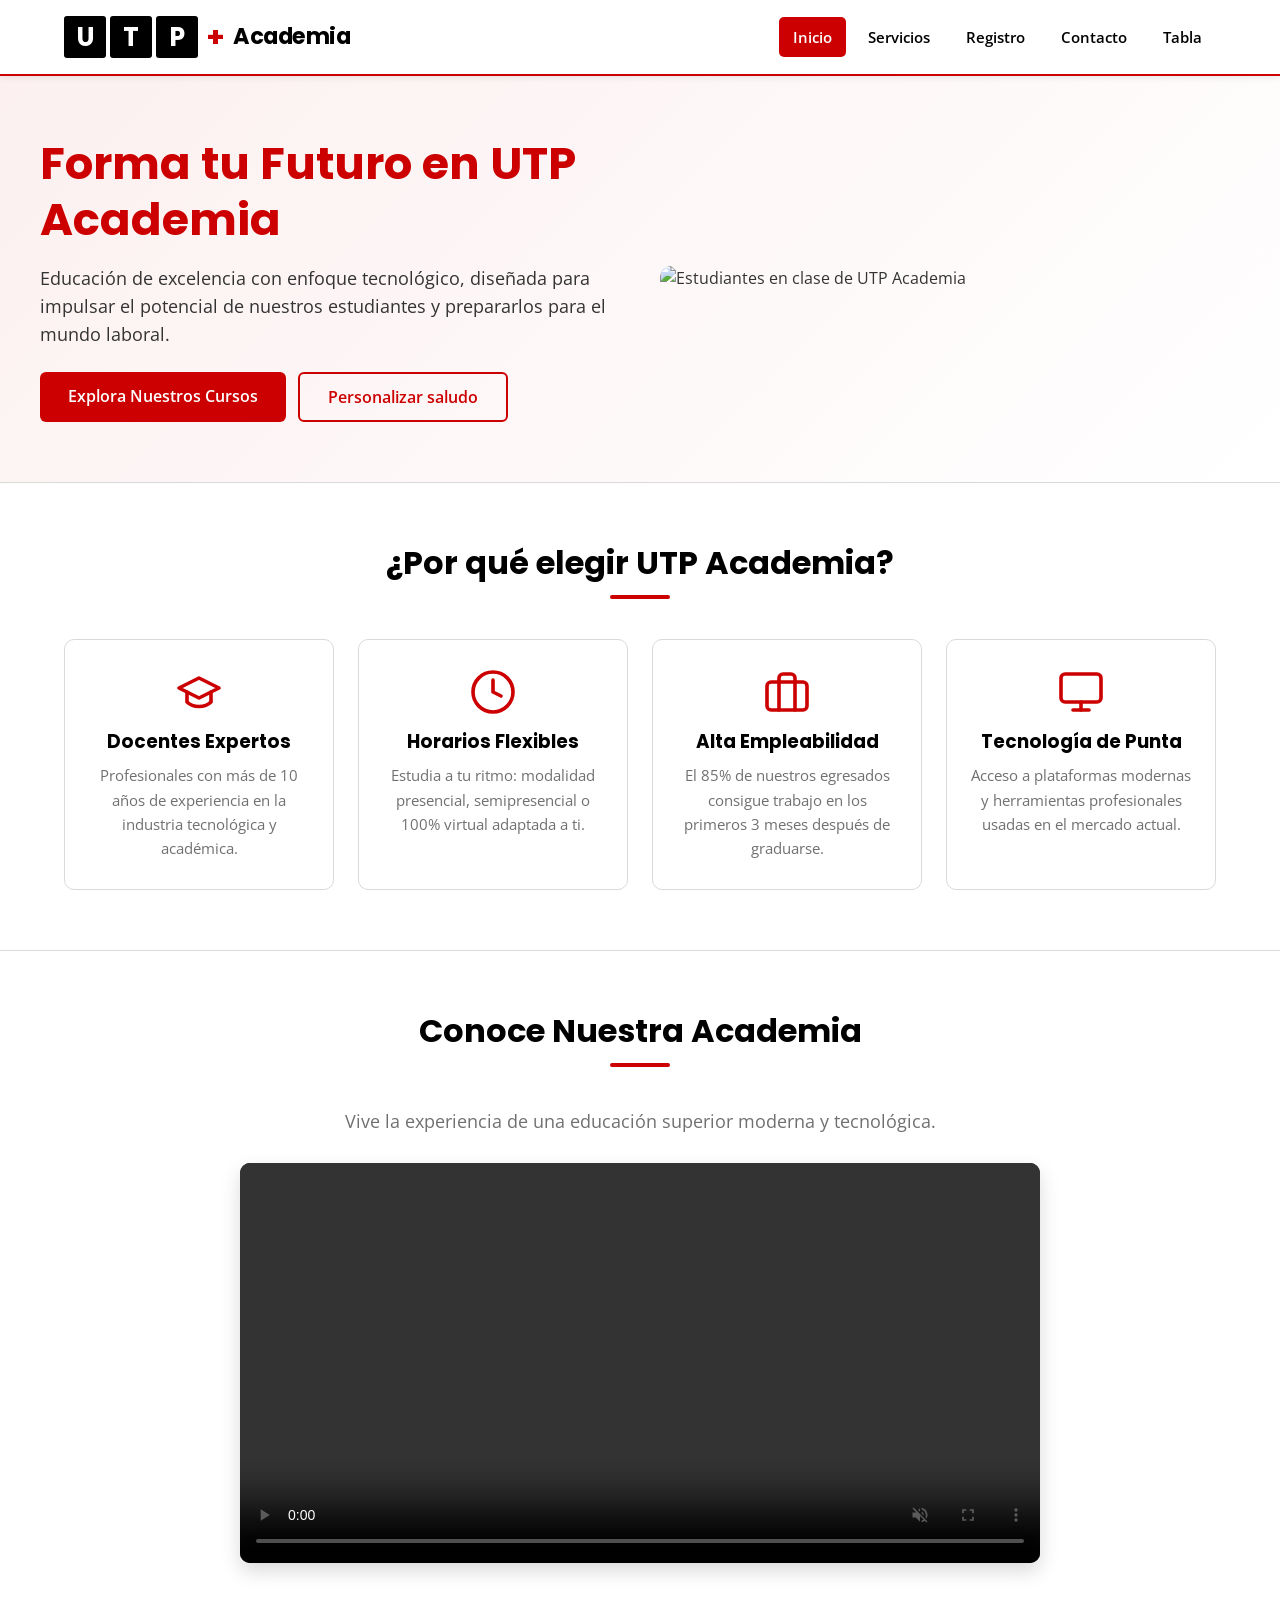
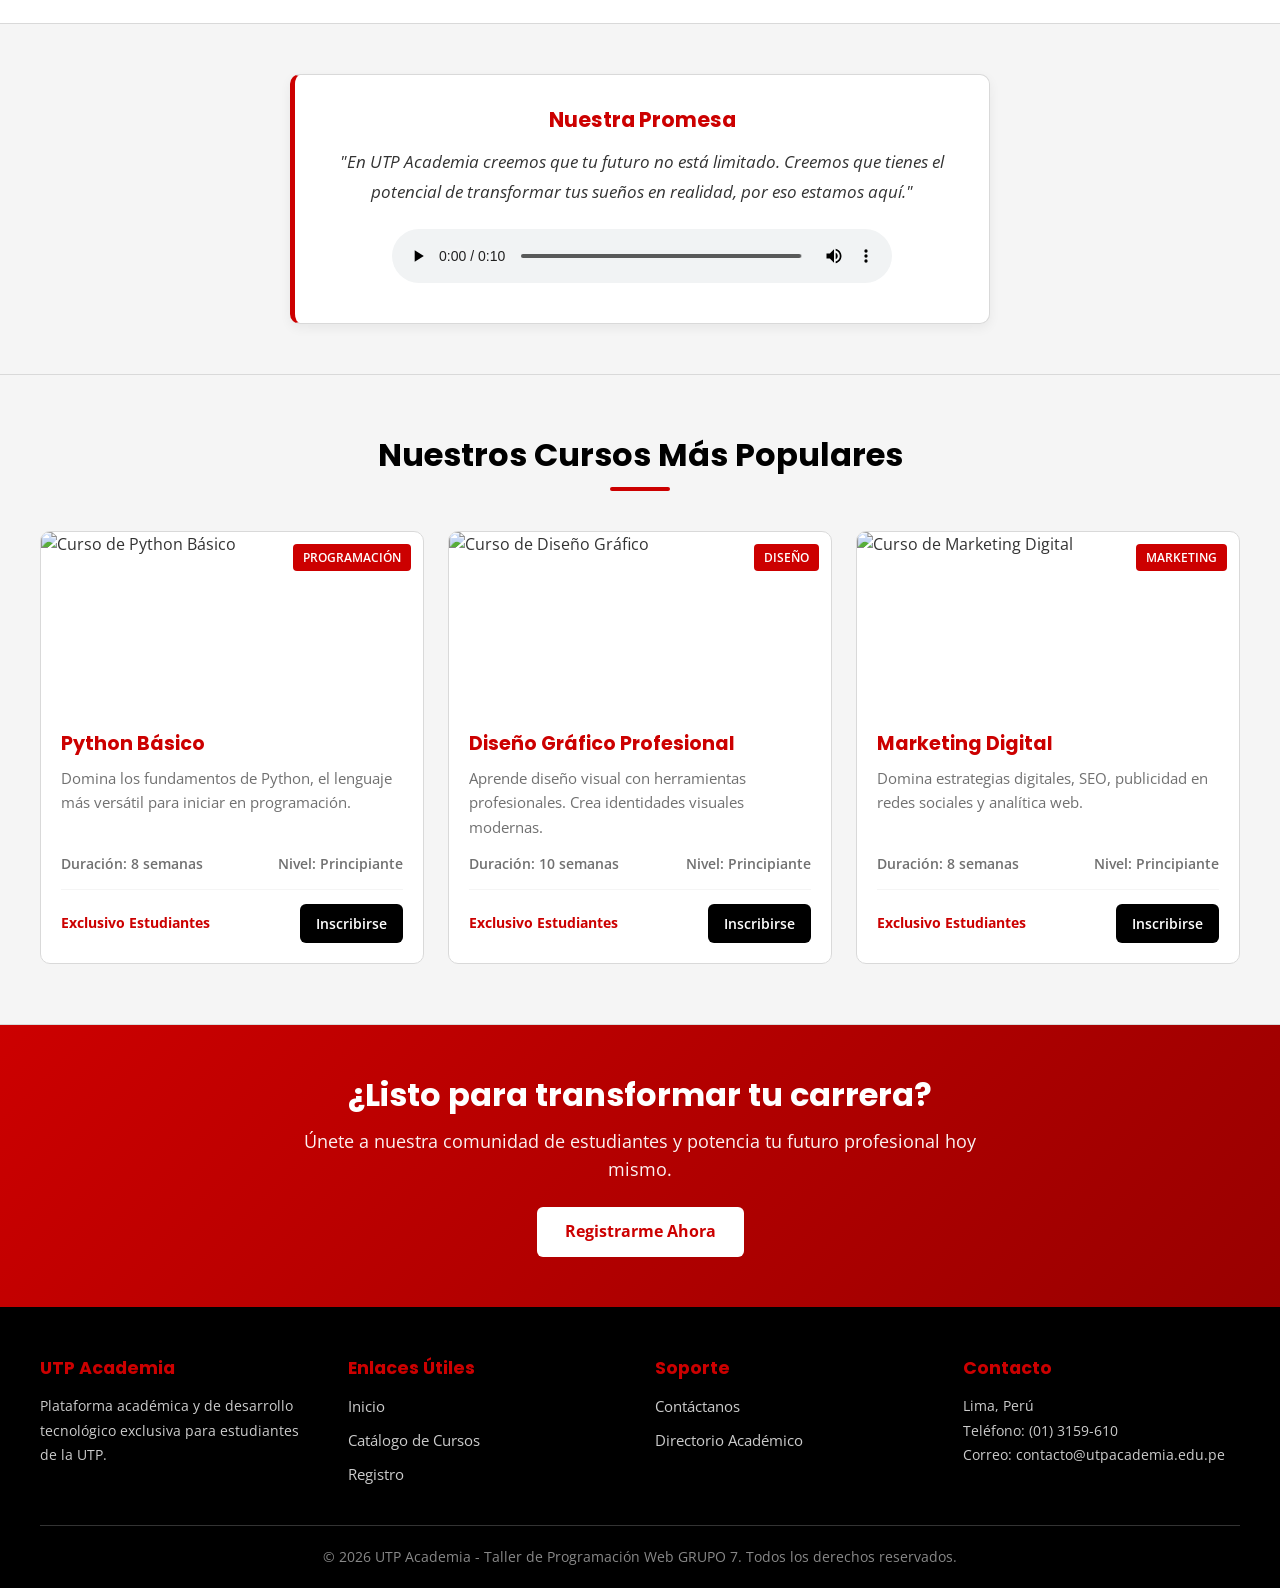
==== commit 7dcb2a90: "Enhance navigation and add greeting button Added a button for personalized greeting and updated menu" ====
--- a/index.html
+++ b/index.html
@@ -26,8 +26,18 @@
           <span class="logo-mas">+</span>
           <span class="logo-texto">Academia</span>
         </a>
+        <button
+          type="button"
+          class="boton-menu"
+          id="botonMenu"
+          aria-label="Abrir menú"
+          aria-expanded="false"
+          aria-controls="menuPrincipal"
+        >
+          <span></span><span></span><span></span>
+        </button>
         <nav>
-          <ul class="menu">
+          <ul class="menu" id="menuPrincipal">
             <li><a href="index.html" class="activo">Inicio</a></li>
             <li><a href="servicios.html">Servicios</a></li>
             <li><a href="registro.html">Registro</a></li>
@@ -50,9 +60,16 @@
               impulsar el potencial de nuestros estudiantes y prepararlos para
               el mundo laboral.
             </p>
-            <a href="servicios.html" class="boton boton-rojo"
-              >Explora Nuestros Cursos</a
-            >
+            <div class="hero-acciones">
+              <a href="servicios.html" class="boton boton-rojo"
+                >Explora Nuestros Cursos</a
+              >
+              <!-----Abre un prompt() desde js/script.js----->
+              <button type="button" id="botonSaludo" class="boton boton-contorno">
+                Personalizar saludo
+              </button>
+            </div>
+            <p id="saludo" class="saludo" aria-live="polite"></p>
           </div>
           <div class="hero-imagen">
             <img
@@ -319,5 +336,7 @@
         </p>
       </div>
     </footer>
+
+    <script src="js/script.js"></script>
   </body>
 </html>
--- a/estilo.css
+++ b/estilo.css
@@ -2,6 +2,7 @@
    UTP ACADEMIA - HOJA DE ESTILOS PRINCIPAL (estilo.css)
    APF2: CSS externo, tipografía, íconos SVG, animaciones,
    responsive, Flexbox y Grid Layout
+   AVANCE 3: menú hamburguesa, validaciones, modal, buscador
    ========================================================== */
 
 /*1. VARIABLES DE COLOR Y DISEÑO*/
@@ -14,6 +15,8 @@
   --gris-borde: #d9d9d9;
   --gris-texto: #333333;
   --gris-suave: #707070;
+  --error: #b91c1c;                           /* mensajes de validación */
+  --exito: #16a34a;
   --radio: 10px;                              /* bordes redondeados */
   --sombra-suave: 0 4px 12px rgba(0, 0, 0, 0.06);
   --sombra-fuerte: 0 12px 24px rgba(0, 0, 0, 0.14);
@@ -69,6 +72,12 @@
     opacity: 1;
     transform: translateY(0);
   }
+}
+
+/* Aparición simple del fondo oscuro del modal */
+@keyframes aparecerFondo {
+  from { opacity: 0; }
+  to   { opacity: 1; }
 }
 
 /* Latido del botón principal */
@@ -177,6 +186,43 @@
   color: var(--blanco);
 }
 
+/*Boton hamburguesa: oculto en escritorio, visible en celulares (ver media query)*/
+.boton-menu {
+  display: none;
+  flex-direction: column;
+  gap: 5px;
+  padding: 10px;
+  background: none;
+  border: 2px solid var(--negro);
+  border-radius: 6px;
+  cursor: pointer;
+  transition: border-color var(--transicion);
+}
+
+.boton-menu span {
+  display: block;
+  width: 22px;
+  height: 3px;
+  background-color: var(--negro);
+  border-radius: 2px;
+  transition: transform var(--transicion), opacity var(--transicion), background-color var(--transicion);
+}
+
+.boton-menu:hover,
+.boton-menu.activo {
+  border-color: var(--rojo);
+}
+
+.boton-menu:hover span,
+.boton-menu.activo span {
+  background-color: var(--rojo);
+}
+
+/* Transform: las 3 barras se convierten en una X al abrir el menú */
+.boton-menu.activo span:nth-child(1) { transform: translateY(8px) rotate(45deg); }
+.boton-menu.activo span:nth-child(2) { opacity: 0; }
+.boton-menu.activo span:nth-child(3) { transform: translateY(-8px) rotate(-45deg); }
+
 /*5. BANNER INTERIOR*/
 .banner-interior {
   background: linear-gradient(135deg, var(--rojo) 0%, var(--rojo-oscuro) 100%);
@@ -233,6 +279,26 @@
   animation: pulso 2.4s infinite;
 }
 
+/* Flexbox: botones del hero (explorar + saludo personalizado) */
+.hero-acciones {
+  display: flex;
+  flex-wrap: wrap;
+  gap: 12px;
+}
+
+/* Saludo generado con JavaScript (prompt) */
+.hero-texto .saludo {
+  display: none;
+  margin: 20px 0 0;
+  font-weight: 600;
+  color: var(--rojo);
+}
+
+.hero-texto .saludo.visible {
+  display: block;
+  animation: aparecer 0.5s ease both;
+}
+
 .hero-imagen {
   overflow: hidden;
   border-radius: var(--radio);
@@ -259,6 +325,12 @@
   transition: background-color var(--transicion), color var(--transicion), transform var(--transicion);
 }
 
+.boton:disabled {
+  opacity: 0.45;
+  cursor: not-allowed;
+  transform: none;
+}
+
 .boton-rojo {
   background-color: var(--rojo);
   color: var(--blanco);
@@ -276,7 +348,7 @@
   font-size: 0.9rem;
 }
 
-.boton-negro:hover {
+.boton-negro:hover:not(:disabled) {
   background-color: var(--rojo);
   transform: scale(1.06);
 }
@@ -291,6 +363,18 @@
   background-color: var(--negro);
   color: var(--blanco);
   transform: scale(1.06);
+}
+
+.boton-contorno {
+  background-color: transparent;
+  color: var(--rojo);
+  border: 2px solid var(--rojo);
+}
+
+.boton-contorno:hover {
+  background-color: var(--rojo);
+  color: var(--blanco);
+  transform: translateY(-2px);
 }
 
 /*8. TITULOS DE SECCION*/
@@ -544,6 +628,26 @@
   flex-grow: 1;
 }
 
+/* Boton "Ver detalles" que abre la ventana modal */
+.boton-detalle {
+  align-self: flex-start;
+  margin-bottom: 14px;
+  padding: 0;
+  background: none;
+  border: none;
+  font-family: "Open Sans", sans-serif;
+  font-size: 0.9rem;
+  font-weight: 700;
+  color: var(--rojo);
+  text-decoration: underline;
+  cursor: pointer;
+  transition: color var(--transicion);
+}
+
+.boton-detalle:hover {
+  color: var(--negro);
+}
+
 /* Flexbox: duración y nivel en los extremos */
 .datos-curso {
   display: flex;
@@ -789,7 +893,7 @@
   font-size: 0.95rem;
   color: var(--gris-texto);
   background-color: var(--blanco);
-  transition: border-color var(--transicion), box-shadow var(--transicion);
+  transition: border-color var(--transicion), box-shadow var(--transicion), background-color var(--transicion);
 }
 
 .campo:focus {
@@ -899,6 +1003,29 @@
   margin: 0 auto;
 }
 
+/* Buscador y filtro de estado de la tabla (Flexbox) */
+.herramientas-tabla {
+  display: flex;
+  flex-wrap: wrap;
+  gap: 12px;
+  margin-bottom: 10px;
+}
+
+.herramientas-tabla input.campo {
+  flex: 1 1 260px;
+}
+
+.herramientas-tabla select.campo {
+  flex: 0 1 220px;
+}
+
+.resultados-tabla {
+  margin-bottom: 14px;
+  font-size: 0.9rem;
+  font-weight: 600;
+  color: var(--gris-suave);
+}
+
 /* overflow-x: la tabla se desliza horizontalmente en celulares */
 .caja-tabla {
   overflow-x: auto;
@@ -1039,7 +1166,208 @@
   font-weight: 600;
 }
 
-/*20. DISEÑO RESPONSIVE (media queries)*/
+/*20. VALIDACION DE FORMULARIOS (clases que activa js/script.js)*/
+.campo.campo-invalido {
+  border-color: var(--error);
+  background-color: #fef2f2;
+}
+
+.campo.campo-invalido:focus {
+  box-shadow: 0 0 0 3px rgba(185, 28, 28, 0.15);
+}
+
+.campo.campo-valido {
+  border-color: var(--exito);
+}
+
+/* Grupo de radios o checkboxes sin seleccionar */
+.grupo-opciones.campo-invalido {
+  outline: 1px solid var(--error);
+  outline-offset: 6px;
+  border-radius: 6px;
+}
+
+.mensaje-error {
+  margin-top: 6px;
+  font-size: 0.82rem;
+  font-weight: 600;
+  color: var(--error);
+  animation: aparecer 0.3s ease both;
+}
+
+.mensaje-error::before {
+  content: "⚠ ";
+}
+
+/* Contador de caracteres del textarea */
+.contador {
+  text-align: right;
+}
+
+/* Barra de seguridad de la contraseña (su ancho y color los cambia JS con style) */
+.barra-fortaleza {
+  height: 6px;
+  margin-top: 8px;
+  background-color: var(--gris-borde);
+  border-radius: 3px;
+  overflow: hidden;
+}
+
+#barraFortaleza {
+  width: 0;
+  height: 100%;
+  transition: width var(--transicion), background-color var(--transicion);
+}
+
+/*21. LISTA DE INSCRIPCIONES DE LA SESION (registro.html)*/
+.registros-sesion {
+  margin-top: 28px;
+  padding-top: 22px;
+  border-top: 1px solid var(--gris-borde);
+}
+
+.registros-sesion h3 {
+  font-size: 1.1rem;
+  color: var(--negro);
+}
+
+.lista-registros {
+  display: grid;
+  gap: 10px;
+  margin: 14px 0;
+  list-style: none;
+}
+
+.item-registro {
+  display: flex;
+  flex-direction: column;
+  gap: 2px;
+  padding: 12px 14px;
+  background-color: var(--gris-claro);
+  border-left: 4px solid var(--rojo);
+  border-radius: 6px;
+  font-size: 0.9rem;
+  animation: aparecer 0.4s ease both;
+}
+
+.item-registro span {
+  color: var(--gris-suave);
+}
+
+.lista-vacia {
+  margin: 14px 0;
+  font-size: 0.9rem;
+  color: var(--gris-suave);
+}
+
+/*22. VENTANA MODAL (servicios.html)*/
+.modal {
+  position: fixed;
+  inset: 0;
+  z-index: 2000;
+  display: none;
+  align-items: center;
+  justify-content: center;
+  padding: 20px;
+  background-color: rgba(0, 0, 0, 0.65);
+}
+
+/* JS agrega la clase "visible" para abrirlo y la quita para cerrarlo */
+.modal.visible {
+  display: flex;
+  animation: aparecerFondo 0.25s ease both;
+}
+
+.modal-contenido {
+  position: relative;
+  width: 100%;
+  max-width: 560px;
+  max-height: 90vh;
+  overflow-y: auto;
+  padding-bottom: 28px;
+  background-color: var(--blanco);
+  border-radius: var(--radio);
+  box-shadow: var(--sombra-fuerte);
+  animation: aparecer 0.35s ease both;
+}
+
+.modal-imagen {
+  display: block;
+  width: 100%;
+  height: 200px;
+  object-fit: cover;
+}
+
+.modal-cuerpo {
+  padding: 24px 28px 0;
+}
+
+.modal-cerrar {
+  position: absolute;
+  top: 12px;
+  right: 12px;
+  width: 38px;
+  height: 38px;
+  border: none;
+  border-radius: 50%;
+  background-color: var(--negro);
+  color: var(--blanco);
+  font-size: 1.5rem;
+  line-height: 1;
+  cursor: pointer;
+  transition: background-color var(--transicion), transform var(--transicion);
+}
+
+.modal-cerrar:hover {
+  background-color: var(--rojo);
+  transform: rotate(90deg);
+}
+
+.etiqueta-modal {
+  display: inline-block;
+  padding: 4px 10px;
+  background-color: var(--rojo);
+  color: var(--blanco);
+  font-size: 0.75rem;
+  font-weight: 600;
+  border-radius: 4px;
+  text-transform: uppercase;
+}
+
+.modal-cuerpo h2 {
+  margin: 10px 0;
+  font-size: 1.5rem;
+  color: var(--rojo);
+}
+
+.modal-datos {
+  display: flex;
+  flex-wrap: wrap;
+  gap: 8px;
+  margin: 14px 0;
+  list-style: none;
+}
+
+.modal-datos li {
+  padding: 4px 12px;
+  background-color: var(--gris-claro);
+  border: 1px solid var(--gris-borde);
+  border-radius: 20px;
+  font-size: 0.85rem;
+  font-weight: 600;
+}
+
+.modal-cuerpo h3 {
+  margin: 14px 0 8px;
+  font-size: 1rem;
+}
+
+.modal-temario {
+  margin: 0 0 22px 20px;
+  color: var(--gris-suave);
+}
+
+/*23. DISEÑO RESPONSIVE (media queries)*/
 
 /* Laptops pequeñas y tablets horizontales */
 @media (max-width: 1024px) {
@@ -1068,6 +1396,10 @@
     text-align: center;
   }
 
+  .hero-acciones {
+    justify-content: center;
+  }
+
   .hero-imagen {
     order: -1; /* la imagen aparece primero en pantallas medianas */
   }
@@ -1075,21 +1407,39 @@
 
 /* Celulares: menú hamburguesa */
 @media (max-width: 768px) {
-  /* Flexbox: logo arriba y menu debajo, en columna */
+  /* Flexbox: logo y botón en la primera fila, el menú desplegable debajo */
   .contenedor-encabezado {
+    flex-wrap: wrap;
+    gap: 0;
+    padding: 12px 18px;
+  }
+
+  .boton-menu {
+    display: flex;
+  }
+
+  .encabezado nav {
+    width: 100%;
+  }
+
+  /* El menú permanece oculto hasta que JS le agrega la clase "abierto" */
+  .menu {
+    display: none;
     flex-direction: column;
-    gap: 14px;
-  }
-
-  .menu {
-    flex-wrap: wrap;
-    justify-content: center;
+    align-items: stretch;
+    width: 100%;
     gap: 4px;
+    padding-top: 12px;
+  }
+
+  .menu.abierto {
+    display: flex;
+    animation: aparecer 0.3s ease both;
   }
 
   .menu a {
-    padding: 6px 10px;
-    font-size: 0.85rem;
+    padding: 12px 14px;
+    font-size: 1rem;
   }
 
   .hero {
@@ -1124,6 +1474,10 @@
   .grid-testimonios {
     grid-template-columns: 1fr;
   }
+
+  .modal-cuerpo {
+    padding: 20px 20px 0;
+  }
 }
 
 /* Celulares pequeños */
@@ -1154,6 +1508,10 @@
   .grupo-opciones {
     flex-direction: column;
     gap: 10px;
+  }
+
+  .modal-imagen {
+    height: 150px;
   }
 }
 
